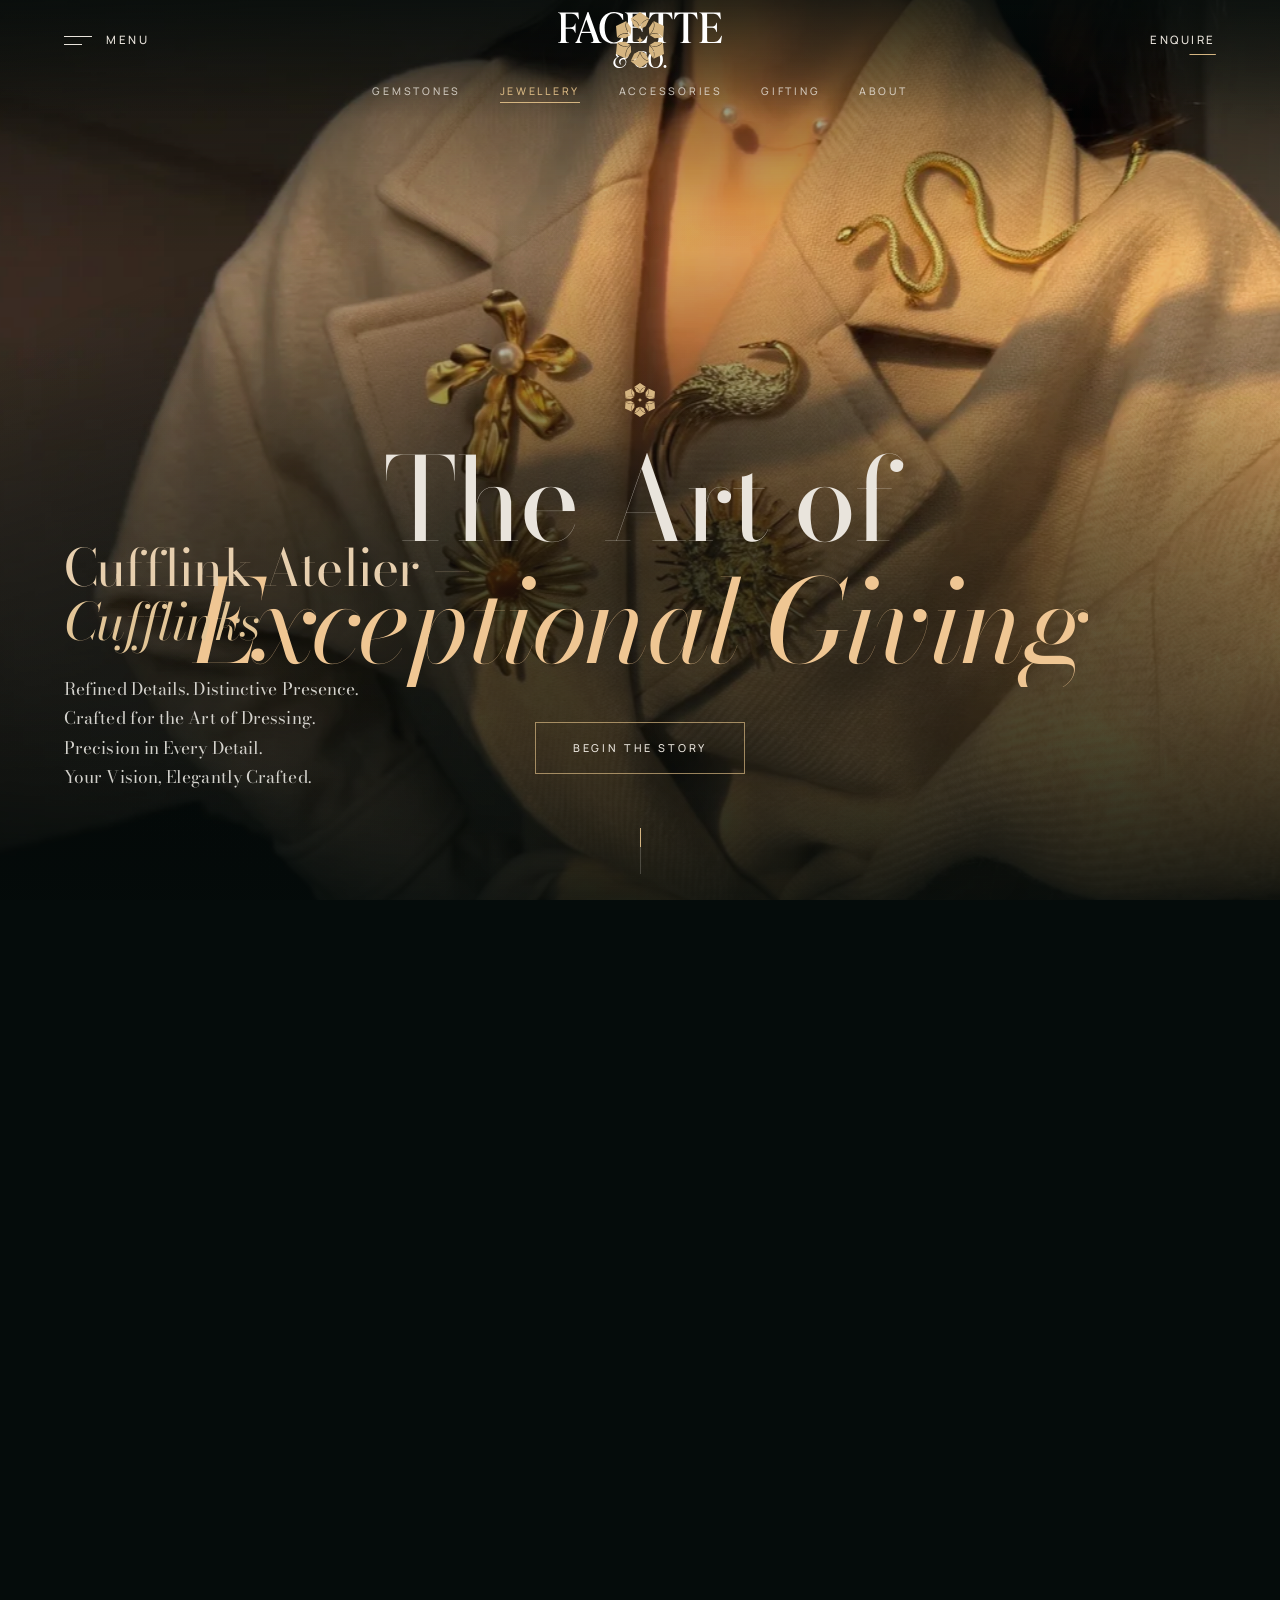
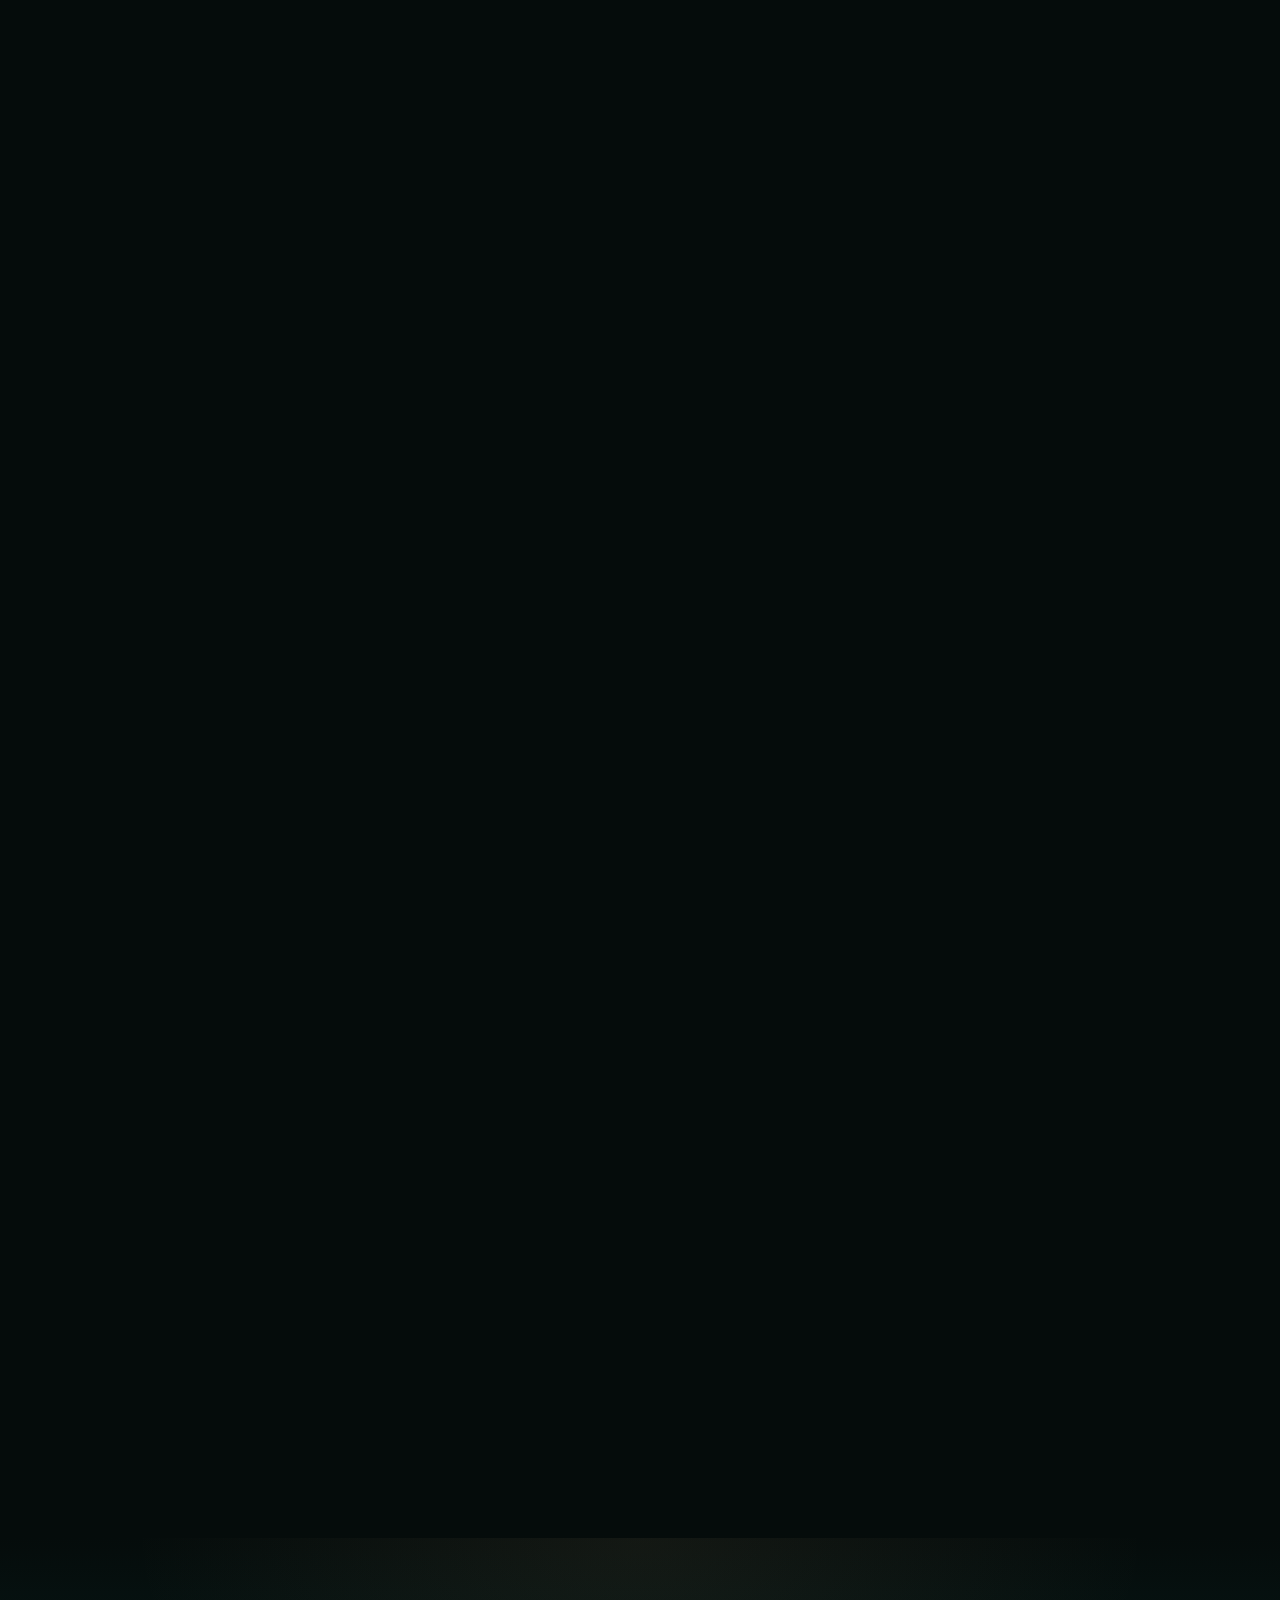
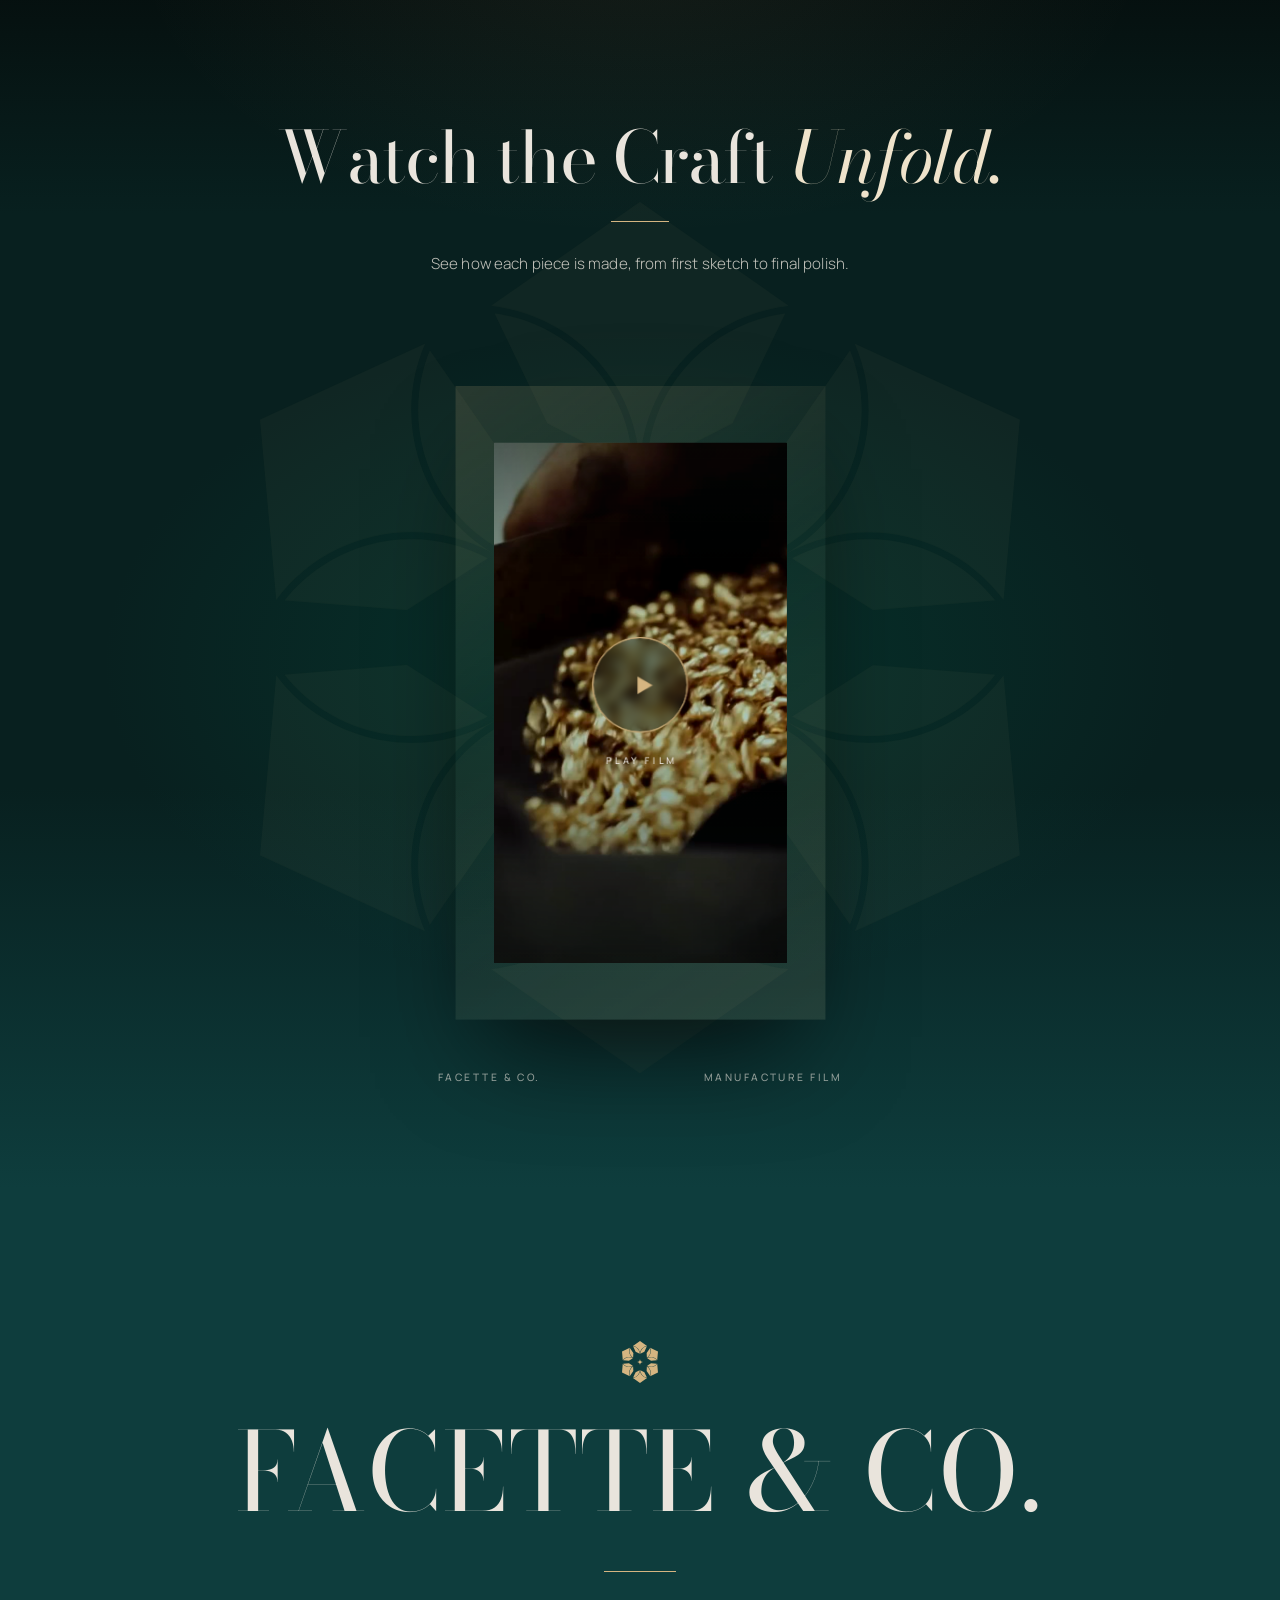
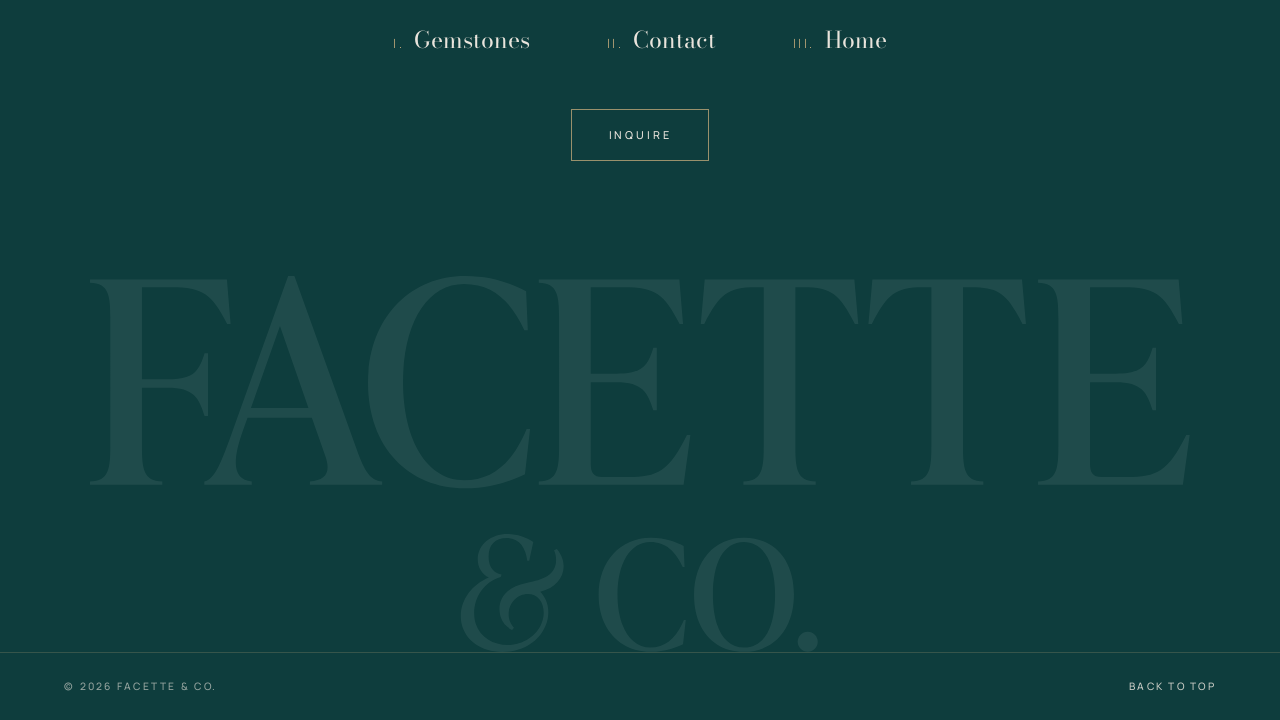
==== facette-fine-jewellery-manufacture/index.html @ de6d1879 "first commit" ====
<!DOCTYPE html>
<html lang="en">
<head>
<meta charset="utf-8">
<meta name="viewport" content="width=device-width, initial-scale=1, viewport-fit=cover">
<title>The Art of Exceptional Giving — Facette &amp; Co.</title>
<meta name="description" content="From design and CAD to casting, stone setting and finishing: how fine jewellery is made at Facette &amp; Co.">
<meta name="theme-color" content="#0E3D3D">
<meta property="og:title" content="The Art of Exceptional Giving — Facette &amp; Co.">
<meta property="og:description" content="From design and CAD to casting, stone setting and finishing: how fine jewellery is made at Facette &amp; Co.">
<meta property="og:image" content="assets/img/hero-1672.jpg">
<link rel="icon" type="image/svg+xml" href="assets/logo/mark-gold.svg">
<link rel="preload" href="assets/fonts/BodoniModa-normal.woff2" as="font" type="font/woff2" crossorigin>
<link rel="preload" href="assets/fonts/Manrope-normal.woff2" as="font" type="font/woff2" crossorigin>
<link rel="stylesheet" href="assets/css/manufacture.css">
</head>
<body class="no-js">
<div class="veil" aria-hidden="true"><img src="assets/logo/mark-gold.svg" alt=""></div>
<div class="progress" aria-hidden="true"><i id="progress"></i></div>

<header class="hdr" id="hdr">
  <button class="menu-btn" id="burger" type="button" aria-expanded="false" aria-controls="menu" aria-label="Open menu"><span class="bars" aria-hidden="true"></span><span class="menu-label">Menu</span></button>
  <a class="brand" href="/" aria-label="Facette &amp; Co."><img class="wm" src="assets/logo/wordmark-ivory.svg" alt="Facette &amp; Co."><img class="ic" src="assets/logo/mark-gold.svg" alt=""></a>
  <a class="enquire" href="#inquire">Enquire</a>
  <nav class="links" aria-label="Primary">
    <a href="/gemstones">Gemstones</a>
    <a href="/jewellery" aria-current="page">Jewellery</a>
    <a href="/accessories">Accessories</a>
    <a href="/gifting">Gifting</a>
    <a href="/about">About</a>
  </nav>
</header>

<nav class="menu" id="menu" aria-label="Story chapters">
  <img class="menu-mark" src="assets/logo/mark-gold.svg" alt="">
  <ul>
      <li><a href="#s0" data-go="0" style="--i:0"><small></small>The Art of Exceptional Giving</a></li>
      <li><a href="#s1" data-go="1" style="--i:1"><small></small>Cufflinks</a></li>
      <li><a href="#s2" data-go="2" style="--i:2"><small></small>Lapel Pins</a></li>
      <li><a href="#s3" data-go="3" style="--i:3"><small></small>Tie Pins</a></li>
      <li><a href="#s4" data-go="4" style="--i:4"><small></small>Brooches</a></li>
      <li><a href="#film" data-film style="--i:5"><small></small>Manufacture Film</a></li>
  </ul>
</nav>

<ul class="dots" id="dots" aria-label="Chapters">
  <li><a href="#s0" data-go="0"><b></b><span>Introduction</span></a></li>
  <li><a href="#s1" data-go="1"><b></b><span>Cufflinks</span></a></li>
  <li><a href="#s2" data-go="2"><b></b><span>Lapel Pins</span></a></li>
  <li><a href="#s3" data-go="3"><b></b><span>Tie Pins</span></a></li>
  <li><a href="#s4" data-go="4"><b></b><span>Brooches</span></a></li>
  <li><a href="#film" data-film><b></b><span>Film</span></a></li>
</ul>

<main>
<div class="story" id="story">
  <div class="stage" id="stage">
    <section class="scene scene--hero" id="s0" aria-label="Introduction">
      <div class="scene__media">
        <picture>
          <source type="image/webp" srcset="assets/img/hero-800.webp 800w, assets/img/hero-1280.webp 1280w, assets/img/hero-1672.webp 1672w" sizes="100vw">
          <img src="assets/img/hero-1672.jpg" srcset="assets/img/hero-800.jpg 800w, assets/img/hero-1280.jpg 1280w, assets/img/hero-1672.jpg 1672w" sizes="100vw" alt="Hands sketching jewellery designs at a sunlit desk, holding a sculptural gold piece beside pearls, gold earrings and an open design book" width="1672" height="941" decoding="async" fetchpriority="high">
        </picture>
      </div>
      <div class="hero__veil"></div>
      <div class="scene__dim"></div>
      <div class="hero__inner">
        <img class="hero__mark" src="assets/logo/mark-gold.svg" alt="" width="30" height="34">
        <h1 class="hero__title" aria-label="The Art of Exceptional Giving"><span class="line"><span>The Art of</span></span><span class="line line--it"><span>Exceptional Giving</span></span></h1>
        <div class="hero__row"><a class="pill" href="#s1" data-go="1">Begin the story</a></div>
      </div>
      <div class="hero__cue" aria-hidden="true"><i></i></div>
    </section>
    <section class="scene" id="s1" aria-label="Cufflinks">
      <div class="scene__media">
        <picture>
          <source type="image/webp" data-srcset="assets/img/cad-800.webp 800w, assets/img/cad-1280.webp 1280w, assets/img/cad-1672.webp 1672w" sizes="100vw">
          <img data-src="assets/img/cad-1672.jpg" data-srcset="assets/img/cad-800.jpg 800w, assets/img/cad-1280.jpg 1280w, assets/img/cad-1672.jpg 1672w" sizes="100vw" alt="A designer sketching ring concepts beside a monitor showing a 3D model of an emerald-cut ring, with green resin ring prototypes next to a 3D printer" width="1672" height="941" decoding="async" style="--sc:1;--tx:0%">
        </picture>
      </div>
      <div class="scene__shade"></div>
      <div class="scene__dim"></div>
      <div class="scene__text">
        <p class="eyebrow">Cufflinks</p>
        <h2 data-l2="Cufflinks">Cufflink Atelier — Cufflinks</h2>
        <p class="body">Refined Details. Distinctive Presence.<br>Crafted for the Art of Dressing.<br>Precision in Every Detail.<br>Your Vision, Elegantly Crafted.</p>
        <div class="scene__count" aria-hidden="true"></div>
      </div>
    </section>
    <section class="scene" id="s2" aria-label="Lapel Pins">
      <div class="scene__media">
        <picture>
          <source type="image/webp" data-srcset="assets/img/casting-800.webp 800w, assets/img/casting-1280.webp 1280w, assets/img/casting-1672.webp 1672w" sizes="100vw">
          <img data-src="assets/img/casting-1672.jpg" data-srcset="assets/img/casting-800.jpg 800w, assets/img/casting-1280.jpg 1280w, assets/img/casting-1672.jpg 1672w" sizes="100vw" alt="Molten metal poured from a crucible into a casting flask on a workshop bench, beside a tray of green resin ring patterns" width="1672" height="941" decoding="async" style="--sc:1;--tx:0%">
        </picture>
      </div>
      <div class="scene__shade"></div>
      <div class="scene__dim"></div>
      <div class="scene__text">
        <p class="eyebrow">Lapel Pins</p>
        <h2 data-l2="Lapel Pins">Signature Insignia — Lapel Pins</h2>
        <p class="body">A Distinctive Mark of Identity.<br>Small Accents. Lasting Impressions.<br>Crafted to Represent Your Vision.<br>Bespoke Details. Timeless Appeal.</p>
        <div class="scene__count" aria-hidden="true"></div>
      </div>
    </section>
    <section class="scene" id="s3" aria-label="Tie Pins">
      <div class="scene__media">
        <picture>
          <source type="image/webp" data-srcset="assets/img/setting-800.webp 800w, assets/img/setting-1280.webp 1280w, assets/img/setting-1671.webp 1671w" sizes="100vw">
          <img data-src="assets/img/setting-1671.jpg" data-srcset="assets/img/setting-800.jpg 800w, assets/img/setting-1280.jpg 1280w, assets/img/setting-1671.jpg 1671w" sizes="100vw" alt="A jeweller using tweezers to place an emerald-cut diamond into a ring held on a bench block, beside a sketchbook of ring designs and a tray of loose diamonds" width="1671" height="941" decoding="async" style="--sc:1;--tx:0%">
        </picture>
      </div>
      <div class="scene__shade"></div>
      <div class="scene__dim"></div>
      <div class="scene__text">
        <p class="eyebrow">Tie Pins</p>
        <h2 data-l2="Tie Pins">Tie Accents — Tie Pins</h2>
        <p class="body">The Signature of Sophisticated Dressing.<br>Understated Design. Lasting Impression.<br>Precision Crafted for Modern Elegance.<br>Where Function Meets Refinement.</p>
        <div class="scene__count" aria-hidden="true"></div>
      </div>
    </section>
    <section class="scene" id="s4" aria-label="Brooches">
      <div class="scene__media">
        <picture>
          <source type="image/webp" data-srcset="assets/img/finishing-800.webp 800w, assets/img/finishing-1280.webp 1280w, assets/img/finishing-1536.webp 1536w" sizes="100vw">
          <img data-src="assets/img/finishing-1536.jpg" data-srcset="assets/img/finishing-800.jpg 800w, assets/img/finishing-1280.jpg 1280w, assets/img/finishing-1536.jpg 1536w" sizes="100vw" alt="Hands holding a finished emerald-cut diamond halo ring with a polishing cloth, beside a design sketchbook, a loupe and a tray of diamonds" width="1536" height="1024" decoding="async" style="--sc:1;--tx:0%">
        </picture>
      </div>
      <div class="scene__shade"></div>
      <div class="scene__dim"></div>
      <div class="scene__text">
        <p class="eyebrow">Brooches</p>
        <h2 data-l2="Brooches">Sculptural Pins — Brooches</h2>
        <p class="body">Small Details. Bold Expressions.<br>An Art Form Worn with Distinction.<br>Sculptural Designs. Exceptional Craftsmanship.<br>Crafted to Make Every Detail Matter.</p>
        <div class="scene__count" aria-hidden="true"></div>
      </div>
    </section>
  </div>
</div>

<!-- ============================ MANUFACTURE FILM ============================
  Your video: save it as assets/video/manufacture.mp4 (H.264 / AAC, 16:9 recommended).
  Prefer YouTube or Vimeo? Add data-embed to #filmScreen, e.g.
    data-embed="https://www.youtube.com/embed/VIDEO_ID"
    data-embed="https://player.vimeo.com/video/VIDEO_ID"
  The poster is assets/img/casting-1280.jpg; swap the file (or the two src attributes) for your own still.
-->
<section class="film" id="film" aria-labelledby="filmTitle">
  <img class="film__mark" src="assets/logo/mark-gold.svg" alt="" aria-hidden="true">
  <div class="film__head">
    <p class="eyebrow reveal">Manufacture Film</p>
    <h2 class="film__title" id="filmTitle">Watch the Craft <em>Unfold.</em></h2>
    <span class="film__rule" aria-hidden="true"></span>
    <p class="film__lede reveal">See how each piece is made, from first sketch to final polish.</p>
  </div>

  <div class="film__stage" id="filmStage">
    <div class="film__frame">
      <i class="film__edge film__edge--t"></i><i class="film__edge film__edge--r"></i><i class="film__edge film__edge--b"></i><i class="film__edge film__edge--l"></i>
      <i class="film__corner film__corner--tl"></i><i class="film__corner film__corner--tr"></i><i class="film__corner film__corner--bl"></i><i class="film__corner film__corner--br"></i>

      <div class="film__screen" id="filmScreen" data-embed="">
        <video id="filmVideo" playsinline preload="metadata" controls poster="assets/img/film-poster.jpg">
          <source src="assets/video/manufacture.mp4" type="video/mp4">
        </video>

        <div class="film__poster" aria-hidden="true">
          <div class="film__kb"><img src="assets/img/film-poster.jpg" alt="" width="720" height="1280" decoding="async"></div>
          <div class="film__sweep"></div>
        </div>

        <button class="film__play" id="filmPlay" type="button" aria-label="Play manufacture film">
          <span class="film__disc"><svg viewBox="0 0 24 24" aria-hidden="true"><path d="M7 4.5v15l13-7.5z"/></svg></span>
          <span class="film__label" id="filmLabel">Play Film</span>
        </button>

        <div class="film__bar" id="filmBar">
          <button class="fb fb--play" id="filmToggle" type="button" aria-label="Play or pause">
            <svg class="i-play" viewBox="0 0 24 24" aria-hidden="true"><path d="M7 4.5v15l13-7.5z"/></svg>
            <svg class="i-pause" viewBox="0 0 24 24" aria-hidden="true"><path d="M6 4.5h4.2v15H6zM13.8 4.5H18v15h-4.2z"/></svg>
          </button>
          <span class="film__time" id="filmTime">0:00 / 0:00</span>
          <input class="film__seek" id="filmSeek" type="range" min="0" max="1000" value="0" step="1" aria-label="Seek">
          <button class="fb fb--mute" id="filmMute" type="button" aria-label="Mute">
            <svg class="i-vol" viewBox="0 0 24 24" aria-hidden="true"><path d="M4 9.5v5h3.6l4.9 4V5.5l-4.9 4zM15.5 8.3a5 5 0 0 1 0 7.4l-1.2-1.2a3.3 3.3 0 0 0 0-5zM18 5.8a8.6 8.6 0 0 1 0 12.4l-1.2-1.2a6.9 6.9 0 0 0 0-10z"/></svg>
            <svg class="i-mute" viewBox="0 0 24 24" aria-hidden="true"><path d="M4 9.5v5h3.6l4.9 4V5.5l-4.9 4zM15 9.4l1.4-1.4 2.1 2.1 2.1-2.1L22 9.4l-2.1 2.1 2.1 2.1-1.4 1.4-2.1-2.1-2.1 2.1-1.4-1.4 2.1-2.1z"/></svg>
          </button>
          <button class="fb fb--fs" id="filmFs" type="button" aria-label="Full screen">
            <svg viewBox="0 0 24 24" aria-hidden="true"><path d="M4 4h6v2H6v4H4zM14 4h6v6h-2V6h-4zM4 14h2v4h4v2H4zM18 14h2v6h-6v-2h4z"/></svg>
          </button>
        </div>
        <p class="film__note" id="filmNote" role="status" aria-live="polite"></p>
      </div>
    </div>
  </div>
  <div class="film__meta" style="width:min(1180px,100%);margin-left:auto;margin-right:auto;position:relative;z-index:1"><span>Facette &amp; Co.</span><span id="filmDur">Manufacture Film</span></div>
</section>
</main>

<footer class="footer" id="inquire">
  <div class="footer__cta">
    <img class="footer__logo reveal" src="assets/logo/mark-gold.svg" alt="">
    <p class="footer__mark reveal">Facette &amp; Co.</p>
    <hr class="footer__rule reveal">
    <nav class="footer__links reveal" aria-label="Footer">
      <a href="/gemstones"><small>I.</small>Gemstones</a>
      <a href="/contact"><small>II.</small>Contact</a>
      <a href="/"><small>III.</small>Home</a>
    </nav>
    <div class="footer__cta-btn reveal"><a class="pill" href="/contact">Inquire</a></div>
  </div>
  <img class="footer__wm" src="assets/logo/wordmark-ivory.svg" alt="" aria-hidden="true">
  <div class="footer__bar">
    <span>&copy; 2026 Facette &amp; Co.</span>
    <a href="#s0" data-go="0">Back to top</a>
  </div>
</footer>

<script src="assets/js/manufacture.js"></script>
</body>
</html>
---- facette-fine-jewellery-manufacture/assets/css/manufacture.css ----
@font-face {
  font-family: 'Bodoni Moda';
  font-style: italic;
  font-weight: 400;
  font-display: swap;
  src: url(../fonts/BodoniModa-italic.woff2) format('woff2');
  unicode-range: U+0000-00FF, U+0131, U+0152-0153, U+02BB-02BC, U+02C6, U+02DA, U+02DC, U+0304, U+0308, U+0329, U+2000-206F, U+20AC, U+2122, U+2191, U+2193, U+2212, U+2215, U+FEFF, U+FFFD;
}
@font-face {
  font-family: 'Bodoni Moda';
  font-style: normal;
  font-weight: 400 500;
  font-display: swap;
  src: url(../fonts/BodoniModa-normal.woff2) format('woff2');
  unicode-range: U+0000-00FF, U+0131, U+0152-0153, U+02BB-02BC, U+02C6, U+02DA, U+02DC, U+0304, U+0308, U+0329, U+2000-206F, U+20AC, U+2122, U+2191, U+2193, U+2212, U+2215, U+FEFF, U+FFFD;
}
@font-face {
  font-family: 'Manrope';
  font-style: normal;
  font-weight: 300 600;
  font-display: swap;
  src: url(../fonts/Manrope-normal.woff2) format('woff2');
  unicode-range: U+0000-00FF, U+0131, U+0152-0153, U+02BB-02BC, U+02C6, U+02DA, U+02DC, U+0304, U+0308, U+0329, U+2000-206F, U+20AC, U+2122, U+2191, U+2193, U+2212, U+2215, U+FEFF, U+FFFD;
}

:root{
  --black:#050c0b; --emerald:#0E3D3D; --emerald-rich:#05624C; --emerald-ink:#08201f;
  --gold:#D5B581; --gold-deep:#A88A55; --ivory:#E9E4DC; --paper:#F4F1EB;
  --display:"Bodoni Moda","Didot","Bodoni 72",Georgia,serif; --sans:"Manrope","Helvetica Neue",Arial,sans-serif;
  --ease:cubic-bezier(.22,.61,.12,1); --ease-lux:cubic-bezier(.65,.05,.2,1);
  --pad:clamp(1.4rem,5vw,5rem); --hdr:118px;
}
*,*::before,*::after{box-sizing:border-box}
html{-webkit-text-size-adjust:100%;background:var(--black)}
body{margin:0;background:var(--black);color:var(--ivory);font-family:var(--sans);font-weight:300;line-height:1.6;overflow-x:hidden;-webkit-font-smoothing:antialiased;text-rendering:optimizeLegibility}
img{display:block;max-width:100%}
picture{display:contents}
a{color:inherit;text-decoration:none}
button{font:inherit;color:inherit;background:none;border:0;padding:0;cursor:pointer}
:focus-visible{outline:1px solid var(--gold);outline-offset:4px}
::selection{background:var(--gold);color:var(--emerald)}

/* Brand veil (short moment, same as the main site) */
.veil{position:fixed;inset:0;z-index:90;background:var(--emerald);display:grid;place-items:center;pointer-events:none;clip-path:inset(0);animation:veilOut .8s var(--ease-lux) .7s forwards}
.veil img{width:56px;height:auto;opacity:0;animation:veilMark 1s var(--ease) .05s forwards}
@keyframes veilMark{0%{opacity:0;transform:scale(.92)}45%{opacity:1}100%{opacity:1;transform:none}}
@keyframes veilOut{to{clip-path:inset(0 0 100% 0);visibility:hidden}}

/* Reading progress */
.progress{position:fixed;left:0;right:0;top:0;height:2px;z-index:60;pointer-events:none}
.progress i{display:block;height:100%;background:linear-gradient(90deg,var(--gold-deep),var(--gold));transform-origin:0 50%;transform:scaleX(0)}

/* Header (Facette site header) */
.hdr{--slot:56px;position:fixed;inset:0 0 auto 0;z-index:50;padding:env(safe-area-inset-top,0px) var(--pad) 0;height:calc(var(--hdr) + env(safe-area-inset-top,0px));
  display:grid;grid-template-columns:1fr auto 1fr;align-content:center;align-items:center;color:var(--ivory);transition:height .9s var(--ease)}
.hdr::before{content:"";position:absolute;inset:0;z-index:-1;pointer-events:none;background:linear-gradient(rgba(5,12,11,.6),rgba(5,12,11,0));transition:background .8s ease}
.hdr::after{content:"";position:absolute;left:var(--pad);right:var(--pad);bottom:0;height:1px;background:rgba(213,181,129,.35);transform:scaleX(0);transition:transform 1.2s var(--ease)}
.hdr.is-compact{--hdr:68px;--slot:38px}
.hdr.is-compact::before{background:rgba(14,61,61,.72);-webkit-backdrop-filter:blur(18px) saturate(1.2);backdrop-filter:blur(18px) saturate(1.2)}
.hdr.is-compact::after{transform:scaleX(1)}
.brand{grid-column:2;grid-row:1;display:grid;place-items:center;height:var(--slot);transition:height .9s var(--ease)}
.brand img{grid-area:1/1;display:block;width:auto;height:var(--slot);transition:opacity .6s ease,transform .9s var(--ease)}
.brand .ic{opacity:0;transform:scale(.8)}
.is-compact .brand .wm{opacity:0;transform:translateY(-8px) scale(.9)}
.is-compact .brand .ic{opacity:1;transform:none;transition-delay:.15s}
.menu-btn{grid-row:1;grid-column:1;justify-self:start;display:inline-flex;align-items:center;gap:.9rem;font-size:.72rem;font-weight:500;letter-spacing:.22em;text-transform:uppercase;min-height:44px;position:relative;z-index:2}
.bars{width:28px;height:9px;position:relative;display:block}
.bars::before,.bars::after{content:"";position:absolute;left:0;height:1px;background:currentColor;transition:transform .6s var(--ease),width .6s var(--ease),top .6s var(--ease),bottom .6s var(--ease)}
.bars::before{top:0;right:0}.bars::after{bottom:0;width:65%}
.menu-btn:hover .bars::after{width:100%}
.menu-open .bars::before{top:4px;transform:rotate(18deg)}
.menu-open .bars::after{bottom:4px;width:100%;transform:rotate(-18deg)}
.enquire{grid-row:1;grid-column:3;justify-self:end;font-size:.72rem;font-weight:500;letter-spacing:.22em;text-transform:uppercase;position:relative;padding:.6rem 0;min-height:44px;display:inline-flex;align-items:center}
.enquire::after{content:"";position:absolute;left:0;right:0;bottom:.45rem;height:1px;background:var(--gold);transform-origin:right;transform:scaleX(.4);transition:transform .6s var(--ease)}
.enquire:hover::after{transform:scaleX(1)}
.links{grid-column:1/-1;grid-row:2;justify-self:center;display:flex;gap:clamp(1.4rem,3vw,3rem);margin-top:.5rem;max-height:30px;overflow:hidden;transition:max-height .8s var(--ease),margin-top .8s var(--ease),opacity .5s ease}
.links a{font-size:.66rem;font-weight:500;letter-spacing:.26em;text-transform:uppercase;opacity:.8;position:relative;padding:.4rem 0;transition:opacity .3s,color .3s}
.links a::after{content:"";position:absolute;left:0;right:0;bottom:.15rem;height:1px;background:var(--gold);transform:scaleX(0);transform-origin:left;transition:transform .5s var(--ease)}
.links a:hover,.links a[aria-current]{opacity:1;color:var(--gold)}
.links a:hover::after,.links a[aria-current]::after{transform:scaleX(1)}
.is-compact .links{max-height:0;margin-top:0;opacity:0;visibility:hidden;pointer-events:none}

/* Menu overlay: story chapters */
.menu{position:fixed;inset:0;z-index:45;background:var(--emerald);color:var(--ivory);clip-path:inset(0 0 100% 0);visibility:hidden;
  transition:clip-path 1s var(--ease-lux),visibility 0s 1s;display:flex;flex-direction:column;justify-content:center;padding:calc(var(--hdr) + 1rem) var(--pad) 3rem;overflow:auto}
.menu::before{content:"";position:absolute;inset:clamp(.75rem,2vw,1.5rem);border:1px solid rgba(213,181,129,.22);pointer-events:none}
.menu-open .menu{clip-path:inset(0);visibility:visible;transition:clip-path 1s var(--ease-lux),visibility 0s}
.menu-open{overflow:hidden}
.menu-mark{position:absolute;right:calc(var(--pad) + 1rem);bottom:calc(var(--pad) + 1rem);width:clamp(44px,5vw,72px);height:auto;opacity:.6}
.menu ul{list-style:none;margin:0 auto;padding:0;display:grid;grid-template-columns:repeat(2,minmax(0,1fr));column-gap:4rem;width:min(100%,1040px)}
.menu a{font-family:var(--display);font-size:clamp(1.35rem,2.7vw,2.4rem);display:inline-flex;align-items:baseline;gap:1.1rem;line-height:1.3;padding:.18em 0;
  opacity:0;transform:translateY(22px);transition:opacity .6s ease,transform .8s var(--ease),color .35s}
.menu a small{font-family:var(--sans);font-size:.64rem;letter-spacing:.22em;color:var(--gold);min-width:1.8rem}
.menu a:hover,.menu a.is-active{color:var(--gold)}
.menu-open .menu a{opacity:1;transform:none;transition-delay:calc(var(--i)*45ms + 300ms)}

/* Chapter index */
.dots{position:fixed;right:clamp(1rem,2.4vw,2.6rem);top:50%;transform:translateY(-50%);z-index:44;display:flex;flex-direction:column;gap:.15rem;margin:0;padding:0;list-style:none;
  opacity:0;transition:opacity .8s ease}
.dots.is-on{opacity:1}
.dots a{display:flex;align-items:center;justify-content:flex-end;gap:.7rem;height:26px;color:rgba(233,228,220,.55);transition:color .4s}
.dots a::after{content:"";display:block;width:14px;height:1px;background:currentColor;transition:width .6s var(--ease),background .4s}
.dots b{font-weight:500;font-size:.6rem;letter-spacing:.18em;opacity:0;transition:opacity .4s}
.dots span{position:absolute;right:100%;margin-right:.4rem;white-space:nowrap;font-size:.6rem;letter-spacing:.24em;text-transform:uppercase;opacity:0;transform:translateX(6px);transition:opacity .4s,transform .5s var(--ease)}
.dots a{position:relative}
.dots a:hover,.dots a.is-active{color:var(--gold)}
.dots a.is-active::after{width:38px}
.dots a.is-active b,.dots a:hover b{opacity:1}
.dots a:hover span{opacity:1;transform:none}
.dots a.is-active span{opacity:.9;transform:none}

/* Pinned story */
.story{position:relative}
.stage{position:sticky;top:0;height:100vh;height:100svh;overflow:hidden;background:var(--black)}
.scene{position:absolute;inset:0;overflow:hidden;will-change:transform;background:var(--emerald-ink);contain:paint}
.scene__media{position:absolute;inset:0;overflow:hidden;will-change:transform}
.scene__media img{position:absolute;inset:0;width:100%;height:100%;object-fit:cover;object-position:50% 50%;transform-origin:var(--ox,50%) var(--oy,50%);
  transform:translate3d(var(--tx,0%),0,0) scale(var(--sc,1));will-change:transform;opacity:0;transition:opacity 1.2s ease;filter:saturate(1.04) contrast(1.03)}
.scene__media img.is-loaded{opacity:1}
.scene__shade{position:absolute;inset:0;pointer-events:none;
  background:linear-gradient(to right,rgba(8,32,31,.9) 0%,rgba(8,32,31,.6) 30%,rgba(8,32,31,0) 60%),
    linear-gradient(to top,rgba(8,32,31,.85) 0%,rgba(8,32,31,0) 40%),
    radial-gradient(130% 100% at 60% 45%,rgba(0,0,0,0) 55%,rgba(0,0,0,.35) 100%)}
.scene--right .scene__shade{background:linear-gradient(to left,rgba(8,32,31,.9) 0%,rgba(8,32,31,.6) 30%,rgba(8,32,31,0) 60%),
    linear-gradient(to top,rgba(8,32,31,.85) 0%,rgba(8,32,31,0) 40%),
    radial-gradient(130% 100% at 40% 45%,rgba(0,0,0,0) 55%,rgba(0,0,0,.35) 100%)}
.scene__dim{position:absolute;inset:0;background:#000;opacity:0;pointer-events:none}
.scene__text{position:absolute;left:var(--pad);bottom:clamp(3.6rem,12vh,8rem);width:min(33rem,calc(100% - 2*var(--pad)))}
.scene--right .scene__text{left:auto;right:calc(var(--pad) + 3.2rem)}
.scene__text>*{opacity:0;transform:translate3d(0,28px,0);will-change:transform,opacity}
.eyebrow{margin:0 0 1.2rem;font-size:.66rem;font-weight:500;letter-spacing:.34em;text-transform:uppercase;color:var(--gold)}
.rule{display:block;width:3.6rem;height:1px;margin:0 0 1.8rem;background:var(--gold);transform-origin:left center;opacity:0}
.scene h2{margin:0 0 1.6rem;font-family:var(--display);font-weight:400;font-size:clamp(2.2rem,4vw,4.6rem);line-height:1.06;letter-spacing:-.015em;color:var(--ivory)}
.scene h2 .w{display:inline-block;overflow:hidden;vertical-align:top;padding:.04em .02em .16em;margin:-.04em -.02em -.16em}
.scene h2 .w>span{display:inline-block;will-change:transform}
.scene h2 .w:last-child>span{font-style:italic;color:#efe3cb}
.scene p.body{margin:0;font-size:clamp(.95rem,1.05vw,1.08rem);font-weight:300;line-height:1.9;letter-spacing:.01em;color:rgba(233,228,220,.84);max-width:30rem}
.scene__count{position:absolute;left:var(--pad);bottom:1.6rem;font-size:.64rem;font-weight:500;letter-spacing:.3em;color:rgba(233,228,220,.55)}
.scene--right .scene__count{left:auto;right:calc(var(--pad) + 3.2rem)}

/* Hero: full-bleed cinematic opener */
.scene--hero{background:var(--black);display:flex;align-items:flex-end;justify-content:center}
.scene--hero .scene__media img{opacity:1;object-position:58% 45%;animation:settle 3.2s var(--ease) both;filter:saturate(1.05) contrast(1.05) brightness(.92)}
@keyframes settle{from{opacity:0;transform:scale(1.14)}to{opacity:1;transform:scale(1.02)}}
.hero__veil{position:absolute;inset:0;pointer-events:none;background:
  linear-gradient(180deg,rgba(5,12,11,.6) 0%,rgba(5,12,11,0) 28%),
  linear-gradient(0deg,rgba(5,12,11,.88) 0%,rgba(5,12,11,.4) 36%,rgba(5,12,11,0) 62%),
  radial-gradient(46% 30% at 50% 66%,rgba(5,12,11,.5) 0%,rgba(5,12,11,0) 100%),
  radial-gradient(120% 90% at 50% 45%,rgba(0,0,0,0) 50%,rgba(0,0,0,.5) 100%)}
.hero__inner{position:relative;z-index:2;text-align:center;padding:0 var(--pad) clamp(5.5rem,14vh,9rem)}
.hero__mark{width:30px;height:auto;margin:0 auto 1.6rem;opacity:0;animation:fadeUp 1.2s var(--ease) 1.1s forwards}
.hero__title{margin:0 0 2.2rem;font-family:var(--display);font-weight:400;font-size:clamp(3rem,9vw,9.5rem);line-height:.98;letter-spacing:-.025em;color:var(--ivory)}
.hero__title .line{display:block;overflow:hidden;padding-bottom:.08em}
.hero__title .line>span{display:block;transform:translateY(110%);animation:rise 1.5s var(--ease) 1s forwards}
.hero__title .line--it>span{font-style:italic;color:var(--gold);animation-delay:1.15s}
@keyframes rise{to{transform:none}}
.hero__row{display:flex;justify-content:center;opacity:0;animation:fadeUp 1s var(--ease) 1.7s forwards}
@keyframes fadeUp{from{opacity:0;transform:translateY(14px)}to{opacity:1;transform:none}}
.hero__cue{position:absolute;left:50%;bottom:1.6rem;z-index:2;width:1px;height:46px;background:rgba(233,228,220,.22);overflow:hidden}
.hero__cue i{position:absolute;left:0;top:0;width:1px;height:40%;background:var(--gold);animation:cue 2.4s var(--ease) infinite}
@keyframes cue{0%{transform:translateY(-100%)}100%{transform:translateY(260%)}}

/* Buttons */
.pill{position:relative;display:inline-flex;align-items:center;justify-content:center;min-height:52px;padding:0 2.3rem;border:1px solid rgba(213,181,129,.7);
  font-size:.68rem;font-weight:500;letter-spacing:.26em;text-transform:uppercase;color:var(--ivory);overflow:hidden;isolation:isolate;transition:color .5s var(--ease),border-color .5s}
.pill::before{content:"";position:absolute;inset:0;z-index:-1;background:var(--gold);transform:scaleY(0);transform-origin:bottom;transition:transform .6s var(--ease)}
.pill:hover{color:var(--emerald);border-color:var(--gold)}
.pill:hover::before{transform:scaleY(1)}

/* Footer (main site footer look, member's content) */
.footer{position:relative;z-index:2;background:var(--emerald);color:var(--ivory);overflow:hidden}
.footer__cta{text-align:center;padding:clamp(5.5rem,12vw,10rem) var(--pad) clamp(3rem,6vw,5rem)}
.footer__logo{width:36px;height:auto;margin:0 auto 2.2rem}
.footer__mark{margin:0;font-family:var(--display);font-weight:400;text-transform:uppercase;white-space:nowrap;font-size:clamp(2.2rem,8.5vw,8.5rem);line-height:1;letter-spacing:.02em}
.footer__rule{border:0;width:72px;height:1px;background:var(--gold);margin:clamp(1.8rem,3.5vw,2.8rem) auto}
.footer__links{display:flex;justify-content:center;gap:1rem clamp(2rem,6vw,5.5rem);flex-wrap:wrap;font-family:var(--display);font-size:clamp(1.1rem,1.8vw,1.6rem)}
.footer__links a{position:relative;padding:.3rem 0;transition:color .3s}
.footer__links a::after{content:"";position:absolute;left:0;right:0;bottom:0;height:1px;background:var(--gold);transform:scaleX(0);transform-origin:left;transition:transform .5s var(--ease)}
.footer__links a:hover{color:var(--gold)}.footer__links a:hover::after{transform:scaleX(1)}
.footer__links small{font-family:var(--sans);font-size:.55em;letter-spacing:.2em;margin-right:.6rem;color:var(--gold)}
.footer__cta-btn{display:flex;justify-content:center;margin-top:2.8rem}
.footer__wm{display:block;width:min(86%,1100px);height:auto;margin:clamp(1rem,3vw,2.5rem) auto 0;opacity:.07}
.footer__bar{display:flex;flex-wrap:wrap;justify-content:space-between;align-items:center;gap:1rem 2rem;padding:1.6rem var(--pad) calc(1.6rem + env(safe-area-inset-bottom,0px));
  border-top:1px solid rgba(213,181,129,.2);font-size:.64rem;font-weight:500;letter-spacing:.22em;text-transform:uppercase;color:rgba(233,228,220,.62)}
.footer__bar a{color:rgba(233,228,220,.85);transition:color .3s}.footer__bar a:hover{color:var(--gold)}
.reveal{opacity:0;transform:translateY(28px);transition:opacity 1s var(--ease),transform 1.1s var(--ease)}
.reveal.is-visible{opacity:1;transform:none}
.footer__cta>.reveal:nth-child(2){transition-delay:.12s}.footer__cta>.reveal:nth-child(4){transition-delay:.24s}.footer__cta>.reveal:nth-child(5){transition-delay:.36s}

/* Static (no JS / reduced motion): stacked full-screen scenes */
.static .stage,.no-js .stage{position:relative;height:auto;overflow:visible}
.static .scene,.no-js .scene{position:relative;height:100vh;height:100svh;transform:none!important;visibility:visible!important}
.static .scene__text>*,.static .rule,.no-js .scene__text>*{opacity:1!important;transform:none!important}
.static .scene__dim{display:none}
.static .reveal,.no-js .reveal{opacity:1;transform:none}
.no-js .scene__media img{opacity:1}

/* Responsive */
@media (max-width:1024px){.dots span{display:none}}
@media (max-width:900px){:root{--hdr:92px}.hdr{--slot:44px}.links{display:none}.menu ul{grid-template-columns:1fr}}
@media (max-width:760px){
  :root{--hdr:78px}
  .hdr{--slot:38px}.hdr.is-compact{--hdr:62px;--slot:32px}
  .menu-btn,.enquire{font-size:.64rem;letter-spacing:.2em}
  .menu a{font-size:clamp(1.25rem,6vw,1.6rem);padding:.12em 0}
  .dots{right:.5rem;gap:0}
  .dots a{height:20px}
  .dots a::after{width:8px}.dots a.is-active::after{width:20px}
  .dots b{display:none}
  .scene__media img{--tx:0%!important}
  .scene:not(.scene--hero) .scene__media img{height:64%;bottom:auto;object-position:50% 38%}
  .scene:not(.scene--hero) .scene__media::after{content:"";position:absolute;left:0;right:0;top:40%;height:26%;background:linear-gradient(to bottom,rgba(8,32,31,0),var(--emerald-ink));pointer-events:none}
  .scene__shade,.scene--right .scene__shade{background:linear-gradient(to top,rgba(8,32,31,.9) 0%,rgba(8,32,31,.6) 40%,rgba(8,32,31,0) 60%),linear-gradient(180deg,rgba(5,12,11,.5) 0%,rgba(5,12,11,0) 18%)}
  .scene__text,.scene--right .scene__text{left:var(--pad);right:auto;bottom:3.6rem;width:calc(100% - 2*var(--pad) - 1.2rem)}
  .scene__count,.scene--right .scene__count{left:var(--pad);right:auto;bottom:1.4rem}
  .scene h2{font-size:clamp(2rem,9vw,2.7rem);margin-bottom:1.2rem}
  .scene p.body{font-size:.92rem;line-height:1.8}
  .eyebrow{font-size:.6rem;letter-spacing:.28em;margin-bottom:1rem}
  .rule{margin-bottom:1.3rem}
  .hero__title{font-size:clamp(2.8rem,14vw,4.4rem);margin-bottom:1.8rem}
  .scene--hero .scene__media img{object-position:60% 40%}
  .footer__mark{font-size:clamp(1.9rem,10.4vw,3rem)}
  .footer__links{flex-direction:column;align-items:center;gap:.6rem}
  .footer__bar{justify-content:center;text-align:center}
}
@media (max-height:640px) and (max-width:760px){.scene p.body{font-size:.86rem;line-height:1.7}.scene h2{font-size:1.9rem}}
@media (prefers-reduced-motion:reduce){
  *,*::before,*::after{animation-duration:.01ms!important;animation-delay:0s!important;animation-iteration-count:1!important;transition-duration:.01ms!important}
}

/* chapter count sits under its text block */
.scene__count,.scene--right .scene__count{position:absolute;left:0;right:auto;bottom:auto;top:calc(100% + 1.3rem)}
.scene--right .scene__count{left:auto;right:0}
@media (max-width:760px){.scene__text,.scene--right .scene__text{bottom:3.4rem}.scene__count,.scene--right .scene__count{left:0;right:auto;top:calc(100% + 1rem)}}

/* Cinematic dissolve stage (chapters cross-fade in place; no panel slides) */
.scene{will-change:opacity}
.scene__media{will-change:auto;transform-origin:50% 50%}
.scene h2 .w>span{will-change:transform,opacity}
.sweep{position:absolute;top:0;bottom:0;left:0;width:100%;z-index:20;pointer-events:none;opacity:0;will-change:transform,opacity;
  background:linear-gradient(105deg,rgba(213,181,129,0) 30%,rgba(213,181,129,.10) 42%,rgba(239,227,203,.22) 50%,rgba(213,181,129,.10) 58%,rgba(213,181,129,0) 70%)}
.no-js .sweep,.static .sweep{display:none}

/* Manufacture: per-image focal points (desktop only; mobile keeps the original crop) */
@media (min-width:761px){
  #s4 .scene__media img{object-position:50% 72%}
}
@media (max-width:760px){
  #s3 .scene__media img{object-position:80% 40%}
  #s4 .scene__media img{object-position:84% 55%}
}
/* extra contrast behind the hero title (busy sketch desk) */
.scene--hero .hero__veil{background:
  radial-gradient(62% 40% at 50% 63%,rgba(5,12,11,.62) 0%,rgba(5,12,11,0) 100%),
  linear-gradient(180deg,rgba(5,12,11,.6) 0%,rgba(5,12,11,0) 28%),
  linear-gradient(0deg,rgba(5,12,11,.88) 0%,rgba(5,12,11,.4) 36%,rgba(5,12,11,0) 62%),
  radial-gradient(120% 90% at 50% 45%,rgba(0,0,0,0) 50%,rgba(0,0,0,.5) 100%)}

/* =========================================================
   Manufacture film: framed player, scroll-linked entrance
   ========================================================= */
.film{position:relative;z-index:2;overflow:hidden;padding:clamp(5.5rem,11vw,10rem) var(--pad) clamp(4.5rem,8vw,7.5rem);
  background:linear-gradient(180deg,var(--black) 0,var(--emerald-ink) 22%,var(--emerald-ink) 68%,var(--emerald) 100%)}
.film::before{content:"";position:absolute;inset:0;pointer-events:none;
  background:radial-gradient(60% 38% at 50% 58%,rgba(5,98,76,.30),rgba(5,98,76,0) 70%),radial-gradient(40% 24% at 50% 0%,rgba(213,181,129,.07),rgba(213,181,129,0) 100%)}
.film__mark{position:absolute;left:50%;top:56%;width:min(62vw,760px);height:auto;opacity:.045;pointer-events:none;
  transform:translate3d(-50%,-50%,0) rotate(calc(var(--r,0)*1deg));will-change:transform}

.film__head{position:relative;z-index:1;text-align:center;max-width:48rem;margin:0 auto clamp(2.8rem,5vw,4.6rem)}
.film__head .eyebrow{margin-bottom:1.5rem}
.film__title{margin:0 0 1.7rem;font-family:var(--display);font-weight:400;font-size:clamp(2.4rem,5.6vw,5.4rem);line-height:1.04;letter-spacing:-.02em;color:var(--ivory)}
.film__title em{font-style:italic;color:#efe3cb}
.film__title .w{display:inline-block;overflow:hidden;vertical-align:top;padding:.04em .02em .16em;margin:-.04em -.02em -.16em}
.film__title .w>span{display:inline-block;transform:translate3d(0,105%,0);transition:transform 1.25s var(--ease) calc(var(--d,0)*.08s + .12s)}
.film__title .w:last-child>span{font-style:italic;color:#efe3cb}
.film.is-in .film__title .w>span{transform:none}
.film__rule{display:block;width:3.6rem;height:1px;margin:0 auto 1.7rem;background:var(--gold);transform:scaleX(0);transition:transform 1.2s var(--ease) .55s}
.film.is-in .film__rule{transform:none}
.film__lede{margin:0 auto;max-width:30rem;font-size:clamp(.95rem,1.05vw,1.08rem);line-height:1.9;letter-spacing:.01em;color:rgba(233,228,220,.82)}

/* The stage grows into place as it scrolls in (--p 0 to 1, set by JS) */
.film__stage{--p:0;--e1:0;--e2:0;--e3:0;--e4:0;position:relative;z-index:1;width:min(1180px,100%);margin:0 auto;
  transform:translate3d(0,calc((1 - var(--p))*44px),0) scale(calc(.9 + .1*var(--p)));transform-origin:50% 0;will-change:transform}
.film__frame{position:relative;padding:clamp(8px,1.3vw,18px);
  background:linear-gradient(145deg,rgba(213,181,129,.16),rgba(213,181,129,.03) 42%,rgba(213,181,129,.12));
  box-shadow:0 56px 120px -36px rgba(0,0,0,.75),0 0 150px -24px rgba(213,181,129,calc(.04 + .13*var(--p)))}
.film__edge{position:absolute;background:rgba(213,181,129,.7);pointer-events:none}
.film__edge--t{left:0;right:0;top:0;height:1px;transform-origin:0 50%;transform:scaleX(var(--e1))}
.film__edge--r{top:0;bottom:0;right:0;width:1px;transform-origin:50% 0;transform:scaleY(var(--e2))}
.film__edge--b{left:0;right:0;bottom:0;height:1px;transform-origin:100% 50%;transform:scaleX(var(--e3))}
.film__edge--l{top:0;bottom:0;left:0;width:1px;transform-origin:50% 100%;transform:scaleY(var(--e4))}
.film__corner{position:absolute;width:22px;height:22px;border:0 solid var(--gold);pointer-events:none;opacity:calc((var(--p) - .6)*2.5);transition:transform .8s var(--ease)}
.film__corner--tl{left:-9px;top:-9px;border-width:1px 0 0 1px}
.film__corner--tr{right:-9px;top:-9px;border-width:1px 1px 0 0}
.film__corner--bl{left:-9px;bottom:-9px;border-width:0 0 1px 1px}
.film__corner--br{right:-9px;bottom:-9px;border-width:0 1px 1px 0}
.film__stage:hover .film__corner--tl{transform:translate(-4px,-4px)}.film__stage:hover .film__corner--tr{transform:translate(4px,-4px)}
.film__stage:hover .film__corner--bl{transform:translate(-4px,4px)}.film__stage:hover .film__corner--br{transform:translate(4px,4px)}

.film__screen{position:relative;aspect-ratio:16/9;background:#000;overflow:hidden;isolation:isolate;
  clip-path:inset(calc((1 - var(--p))*7%) calc((1 - var(--p))*7%) calc((1 - var(--p))*7%) calc((1 - var(--p))*7%))}
.film__screen::after{content:"";position:absolute;inset:0;z-index:6;pointer-events:none;box-shadow:inset 0 0 0 1px rgba(213,181,129,.4)}
.film__screen video,.film__screen iframe{position:absolute;inset:0;width:100%;height:100%;border:0;background:#000;object-fit:contain}
.film__screen iframe{z-index:5}

/* Poster: slow Ken Burns drift, soft champagne light passing across */
.film__poster{position:absolute;inset:0;z-index:1;overflow:hidden;transition:opacity .9s var(--ease),visibility .9s}
.film__kb{position:absolute;inset:0;animation:filmKb 26s ease-in-out infinite alternate}
.film__poster img{position:absolute;inset:0;width:100%;height:100%;object-fit:cover;filter:saturate(1.06) contrast(1.05) brightness(.82);
  transform:scale(1.1) translate3d(0,calc((var(--p) - .5)*-3%),0)}
@keyframes filmKb{from{transform:scale(1.02) translate3d(0,0,0)}to{transform:scale(1.1) translate3d(-1.6%,-1%,0)}}
.film__poster::before{content:"";position:absolute;inset:0;z-index:2;pointer-events:none;background:
  radial-gradient(120% 90% at 50% 46%,rgba(0,0,0,0) 45%,rgba(0,0,0,.55) 100%),
  linear-gradient(0deg,rgba(5,12,11,.7) 0,rgba(5,12,11,0) 45%),
  linear-gradient(180deg,rgba(5,12,11,.45) 0,rgba(5,12,11,0) 30%)}
.film__sweep{position:absolute;top:0;bottom:0;left:0;width:55%;z-index:3;pointer-events:none;opacity:0;
  background:linear-gradient(105deg,rgba(239,227,203,0) 0,rgba(239,227,203,.2) 50%,rgba(239,227,203,0) 100%);animation:filmSweep 9s var(--ease-lux) 2s infinite}
@keyframes filmSweep{0%{transform:translateX(-120%);opacity:0}8%{opacity:1}30%{transform:translateX(230%);opacity:0}100%{transform:translateX(230%);opacity:0}}

/* Play button */
.film__play{position:absolute;inset:0;z-index:4;display:grid;place-content:center;justify-items:center;gap:1.4rem;cursor:pointer;transition:opacity .6s var(--ease),visibility .6s}
.film__disc{position:relative;width:clamp(68px,9vw,106px);aspect-ratio:1;border-radius:50%;border:1px solid rgba(213,181,129,.85);background:rgba(8,32,31,.38);
  -webkit-backdrop-filter:blur(6px);backdrop-filter:blur(6px);display:grid;place-items:center;transition:transform .7s var(--ease),background .5s,border-color .5s}
.film__disc::before,.film__disc::after{content:"";position:absolute;inset:-1px;border-radius:50%;border:1px solid rgba(213,181,129,.6);animation:filmPulse 3.4s var(--ease) infinite;pointer-events:none}
.film__disc::after{animation-delay:1.7s}
@keyframes filmPulse{0%{transform:scale(1);opacity:.75}100%{transform:scale(1.95);opacity:0}}
.film__disc svg{width:30%;height:auto;margin-left:7%;fill:var(--gold);transition:fill .4s}
.film__label{text-shadow:0 1px 14px rgba(0,0,0,.7);padding-left:.34em;font-size:.66rem;font-weight:500;letter-spacing:.34em;text-transform:uppercase;color:var(--ivory)}
.film__play:hover .film__disc,.film__play:focus-visible .film__disc{transform:scale(1.08);background:var(--gold);border-color:var(--gold)}
.film__play:hover .film__disc svg,.film__play:focus-visible .film__disc svg{fill:var(--emerald)}

/* Controls (shown while watching) */
.film__bar{position:absolute;left:0;right:0;bottom:0;z-index:7;display:flex;align-items:center;gap:clamp(.6rem,1.6vw,1.4rem);
  padding:3rem clamp(.8rem,2vw,1.6rem) clamp(.6rem,1.3vw,1.1rem);background:linear-gradient(0deg,rgba(5,12,11,.88),rgba(5,12,11,0));
  opacity:0;transform:translateY(8px);pointer-events:none;transition:opacity .5s var(--ease),transform .6s var(--ease)}
.film__screen.is-started.is-ui .film__bar{opacity:1;transform:none;pointer-events:auto}
.film__screen.is-started .film__poster,.film__screen.is-started .film__play{opacity:0;visibility:hidden;pointer-events:none}
.film__screen.is-started{cursor:pointer}
.film__screen.is-started.is-playing:not(.is-ui){cursor:none}
.fb{display:grid;place-items:center;width:38px;height:38px;color:var(--ivory);transition:color .3s,transform .4s var(--ease)}
.fb:hover{color:var(--gold);transform:scale(1.1)}
.fb svg{width:18px;height:18px;fill:currentColor}
.fb .i-pause,.fb .i-mute,.fb .i-exit{display:none}
.film__screen.is-playing .fb--play .i-play{display:none}.film__screen.is-playing .fb--play .i-pause{display:block}
.film__screen.is-muted .fb--mute .i-vol{display:none}.film__screen.is-muted .fb--mute .i-mute{display:block}
.film__time{font-size:.64rem;font-weight:500;letter-spacing:.18em;font-variant-numeric:tabular-nums;color:rgba(233,228,220,.85);white-space:nowrap}
.film__seek{--v:0%;flex:1;min-width:0;height:22px;margin:0;background:transparent;cursor:pointer;-webkit-appearance:none;appearance:none}
.film__seek::-webkit-slider-runnable-track{height:2px;background:linear-gradient(90deg,var(--gold) var(--v),rgba(233,228,220,.28) var(--v))}
.film__seek::-moz-range-track{height:2px;background:rgba(233,228,220,.28)}
.film__seek::-moz-range-progress{height:2px;background:var(--gold)}
.film__seek::-webkit-slider-thumb{-webkit-appearance:none;width:12px;height:12px;margin-top:-5px;border-radius:50%;background:var(--gold);border:0;transition:transform .3s var(--ease)}
.film__seek::-moz-range-thumb{width:12px;height:12px;border-radius:50%;background:var(--gold);border:0}
.film__seek:hover::-webkit-slider-thumb{transform:scale(1.35)}
.film__note{position:absolute;left:50%;bottom:12%;z-index:8;transform:translate(-50%,10px);padding:.9rem 1.6rem;border:1px solid rgba(213,181,129,.5);background:rgba(8,32,31,.85);
  font-size:.64rem;font-weight:500;letter-spacing:.28em;text-transform:uppercase;color:var(--ivory);opacity:0;pointer-events:none;transition:opacity .5s,transform .6s var(--ease);white-space:nowrap}
.film__note.is-on{opacity:1;transform:translate(-50%,0)}
.film__screen.is-embed .film__bar{display:none}

.film__meta{display:flex;justify-content:space-between;gap:1rem 2rem;flex-wrap:wrap;margin-top:1.4rem;padding:0 .2rem;
  font-size:.64rem;font-weight:500;letter-spacing:.24em;text-transform:uppercase;color:rgba(233,228,220,.6)}
.film__meta b{font-weight:500;color:var(--gold)}

/* No JS: native video controls, nothing animated */
.no-js .film__poster,.no-js .film__play,.no-js .film__bar,.no-js .film__sweep{display:none}
.no-js .film__stage{--p:1;--e1:1;--e2:1;--e3:1;--e4:1}
.no-js .film__title .w>span{transform:none}
.no-js .film__rule{transform:none}

@media (max-width:760px){
  .film{padding-top:5.5rem}
  .film__corner{display:none}
  .film__bar{padding-top:2.2rem;gap:.5rem}
  .fb{width:34px;height:34px}
  .film__time{font-size:.58rem;letter-spacing:.1em}
  .film__label{font-size:.6rem}
  .film__meta{font-size:.58rem;letter-spacing:.18em}
}
@media (prefers-reduced-motion:reduce){
  .film__kb,.film__sweep,.film__disc::before,.film__disc::after{animation:none}
  .film__title .w>span{transition:none}
  .film__stage{transform:none}
}

/* --- Content refinement (31 Oct): golden slide indicators, slide numbers and golden labels removed; their space is kept blank --- */
.dots,.dots.is-on{visibility:hidden !important}
.scene__count{visibility:hidden !important}
.menu a small{visibility:hidden !important}
.scene__text .eyebrow,.film__head .eyebrow{visibility:hidden !important}

/* new product photos (31 Oct): show the whole frame, no old per-photo framing */
.scene:not(.scene--hero) .scene__media img,#s1 .scene__media img,#s2 .scene__media img,#s3 .scene__media img,#s4 .scene__media img{object-position:50% 50%}

@media (max-width:760px){
#s1 .scene__media img{object-position:74% 50%}
#s2 .scene__media img{object-position:24% 50%}
#s3 .scene__media img{object-position:62% 50%}
#s4 .scene__media img{object-position:24% 50%}
}

#s1 .scene__media img{object-position:80% 50%}
#s3 .scene__media img{object-position:85% 50%}
#s2 .scene__media img{object-position:30% 50%}
#s4 .scene__media img{object-position:20% 50%}
@media (max-width:760px){
#s1 .scene__media img{object-position:76% 50%}
#s2 .scene__media img{object-position:38% 50%}
#s3 .scene__media img{object-position:82% 50%}
#s4 .scene__media img{object-position:24% 50%}
}
@media (max-width:760px){#s3 .scene__media img{object-position:96% 50%}}

/* reference layout (31 Oct): name + italic category, 4 serif lines, text on the left */
.scene h2 .w:last-child>span{font-style:normal;color:inherit}
.scene h2 .w--it>span,.scene h2 .w--it:last-child>span{font-style:italic;color:#efe3cb}
.scene p.body{font-family:var(--display);font-weight:400;letter-spacing:.005em;line-height:1.75;max-width:34rem}
#s1 .scene__media img{object-position:80% 50%}
#s2 .scene__media img{object-position:70% 50%}
#s3 .scene__media img{object-position:85% 50%}
#s4 .scene__media img{object-position:80% 50%}
@media (max-width:760px){
#s1 .scene__media img{object-position:76% 50%}
#s2 .scene__media img{object-position:62% 50%}
#s3 .scene__media img{object-position:96% 50%}
#s4 .scene__media img{object-position:76% 50%}
}

.scene__text .rule{visibility:hidden}
@media (min-width:761px){.scene p.body{font-size:clamp(1.05rem,1.35vw,1.35rem);line-height:1.7}}
@media (max-width:760px){.scene p.body{font-size:.98rem;line-height:1.65}}

/* champagne-gold titles like his reference */
.scene h2,.scene h2 .w>span{color:#E7CFAE}
.scene h2 .w--it>span,.scene h2 .w--it:last-child>span{color:#E2C597}
.scene p.body{color:rgba(232,229,224,.9)}

/* hero like his reference: soft peach-gold italic */
.hero__title .line--it>span{color:#EFC693}

/* film section back with his vertical video (31 Oct 7:17 PM) */
.film__stage{width:min(430px,86vw,calc((100vh - 170px)*.5625))}
.film__screen{aspect-ratio:9/16}
.film__meta{width:min(430px,86vw,calc((100vh - 170px)*.5625))!important}
.film__poster img{object-position:50% 40%}
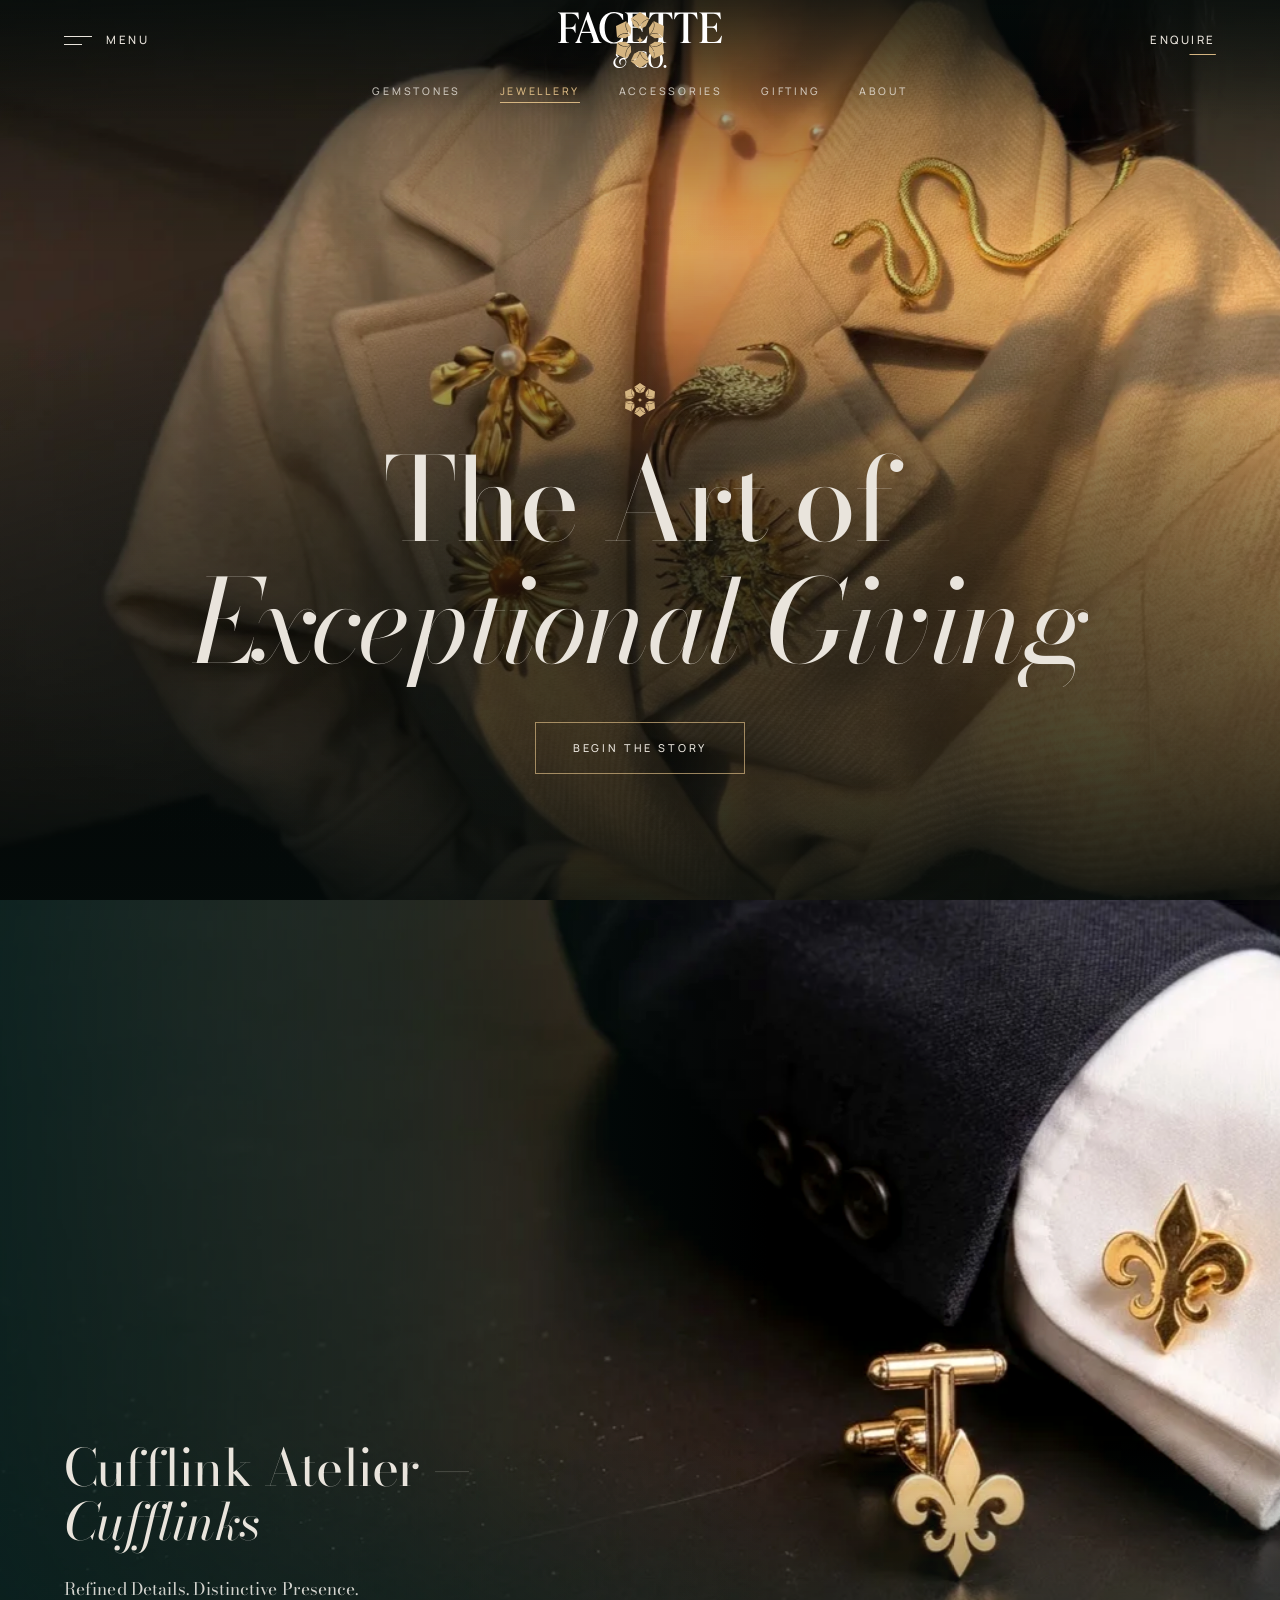
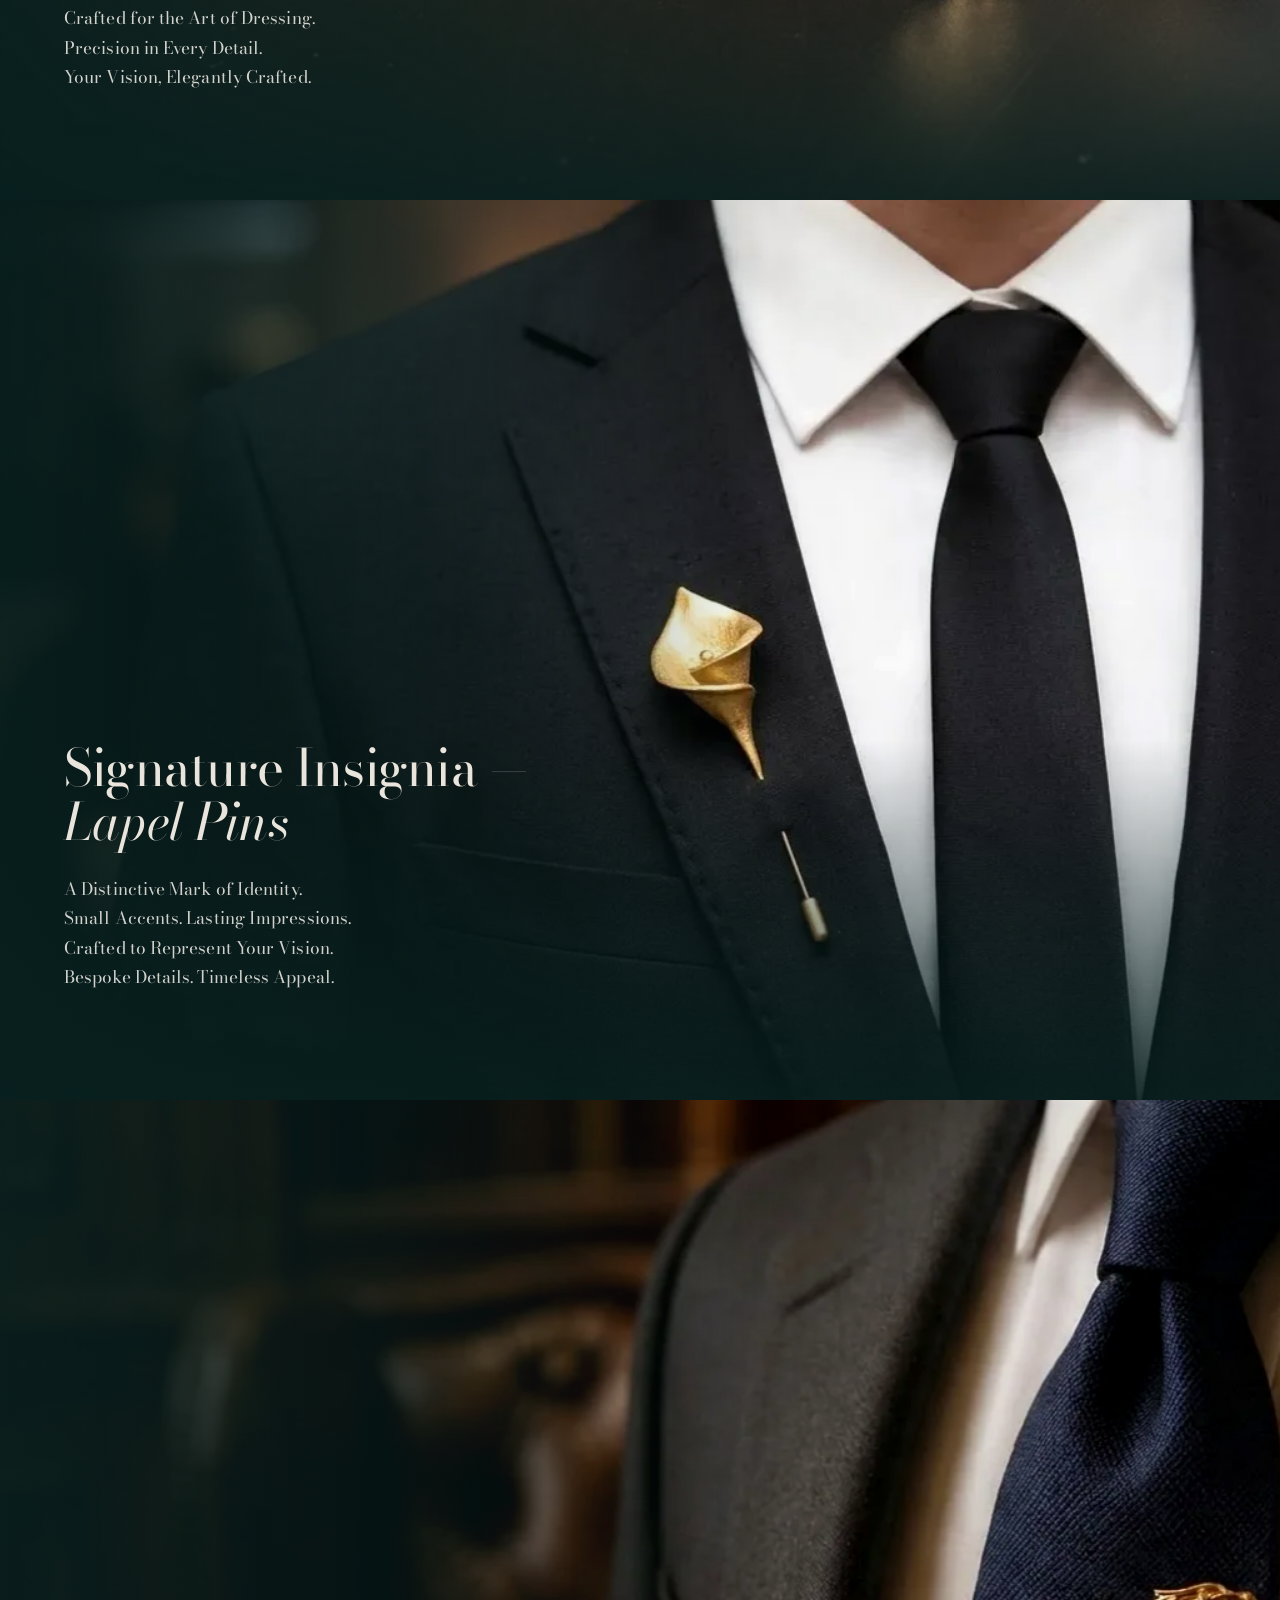
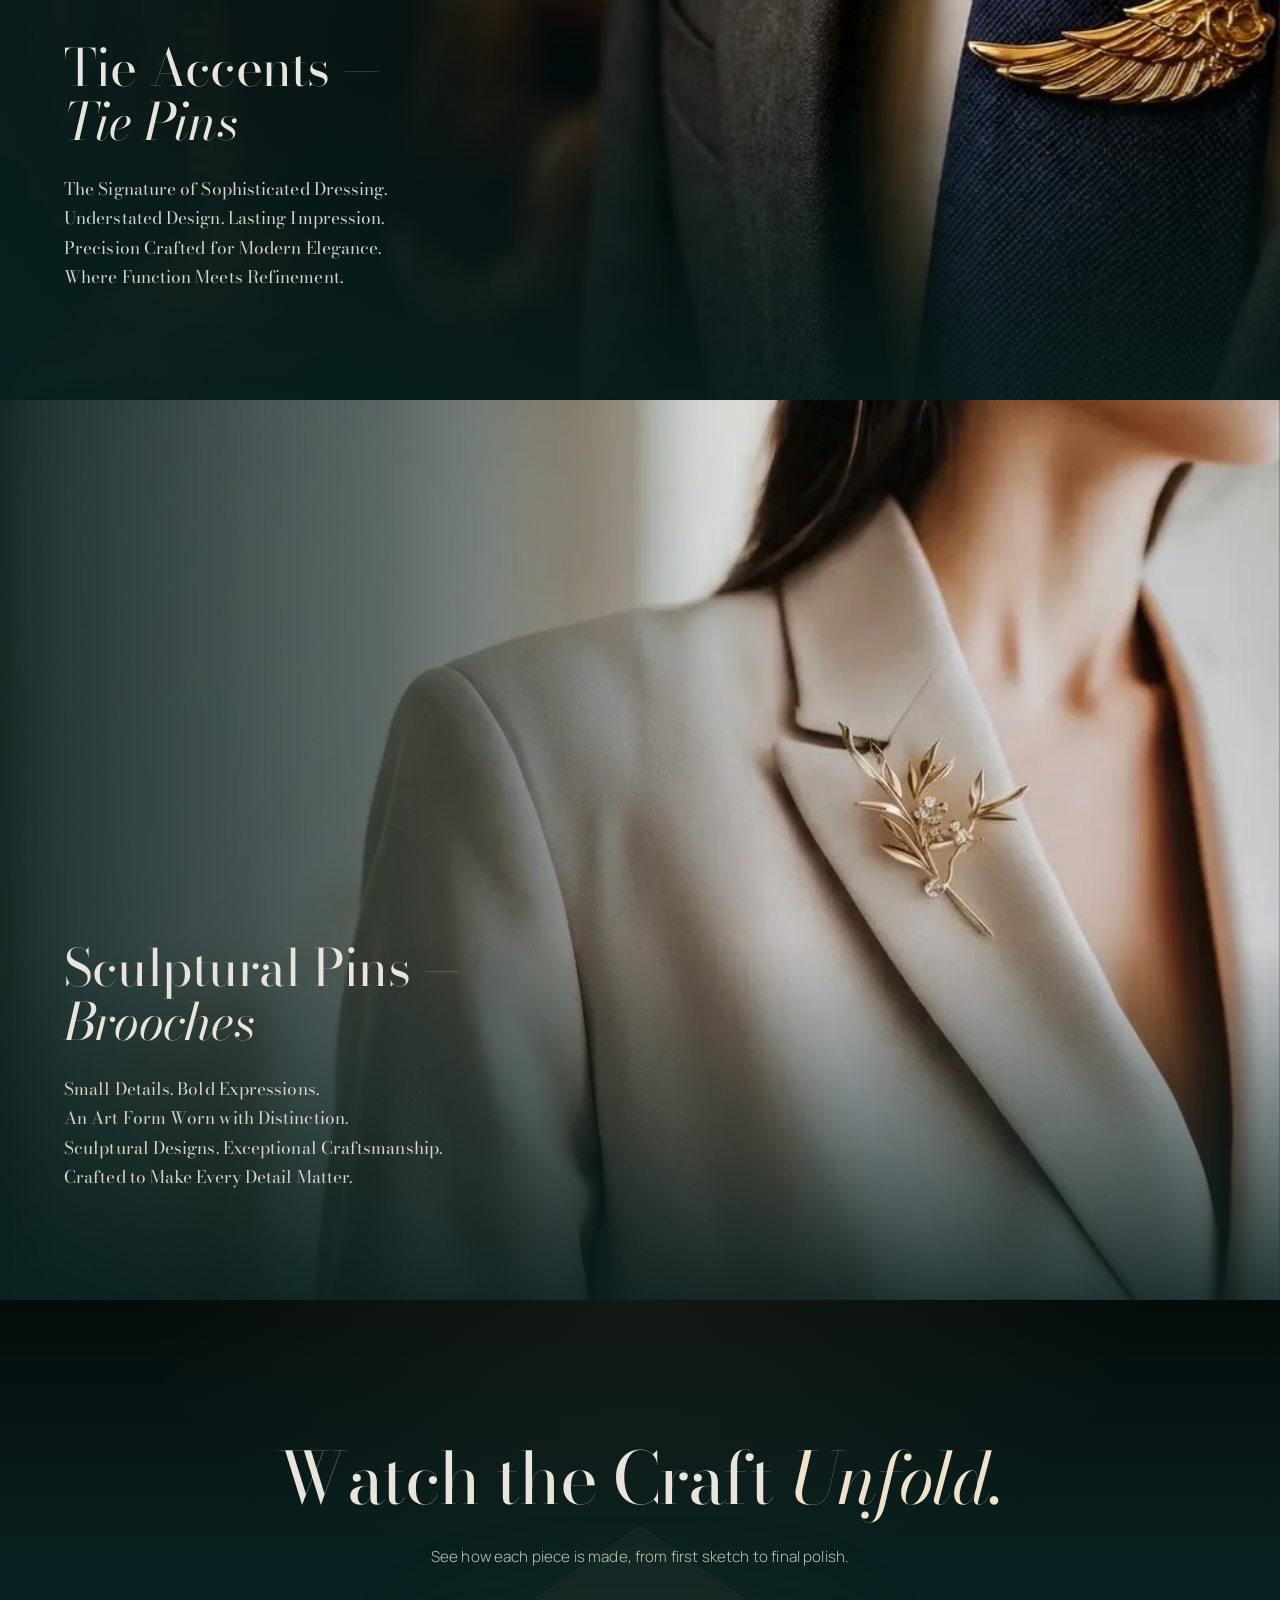
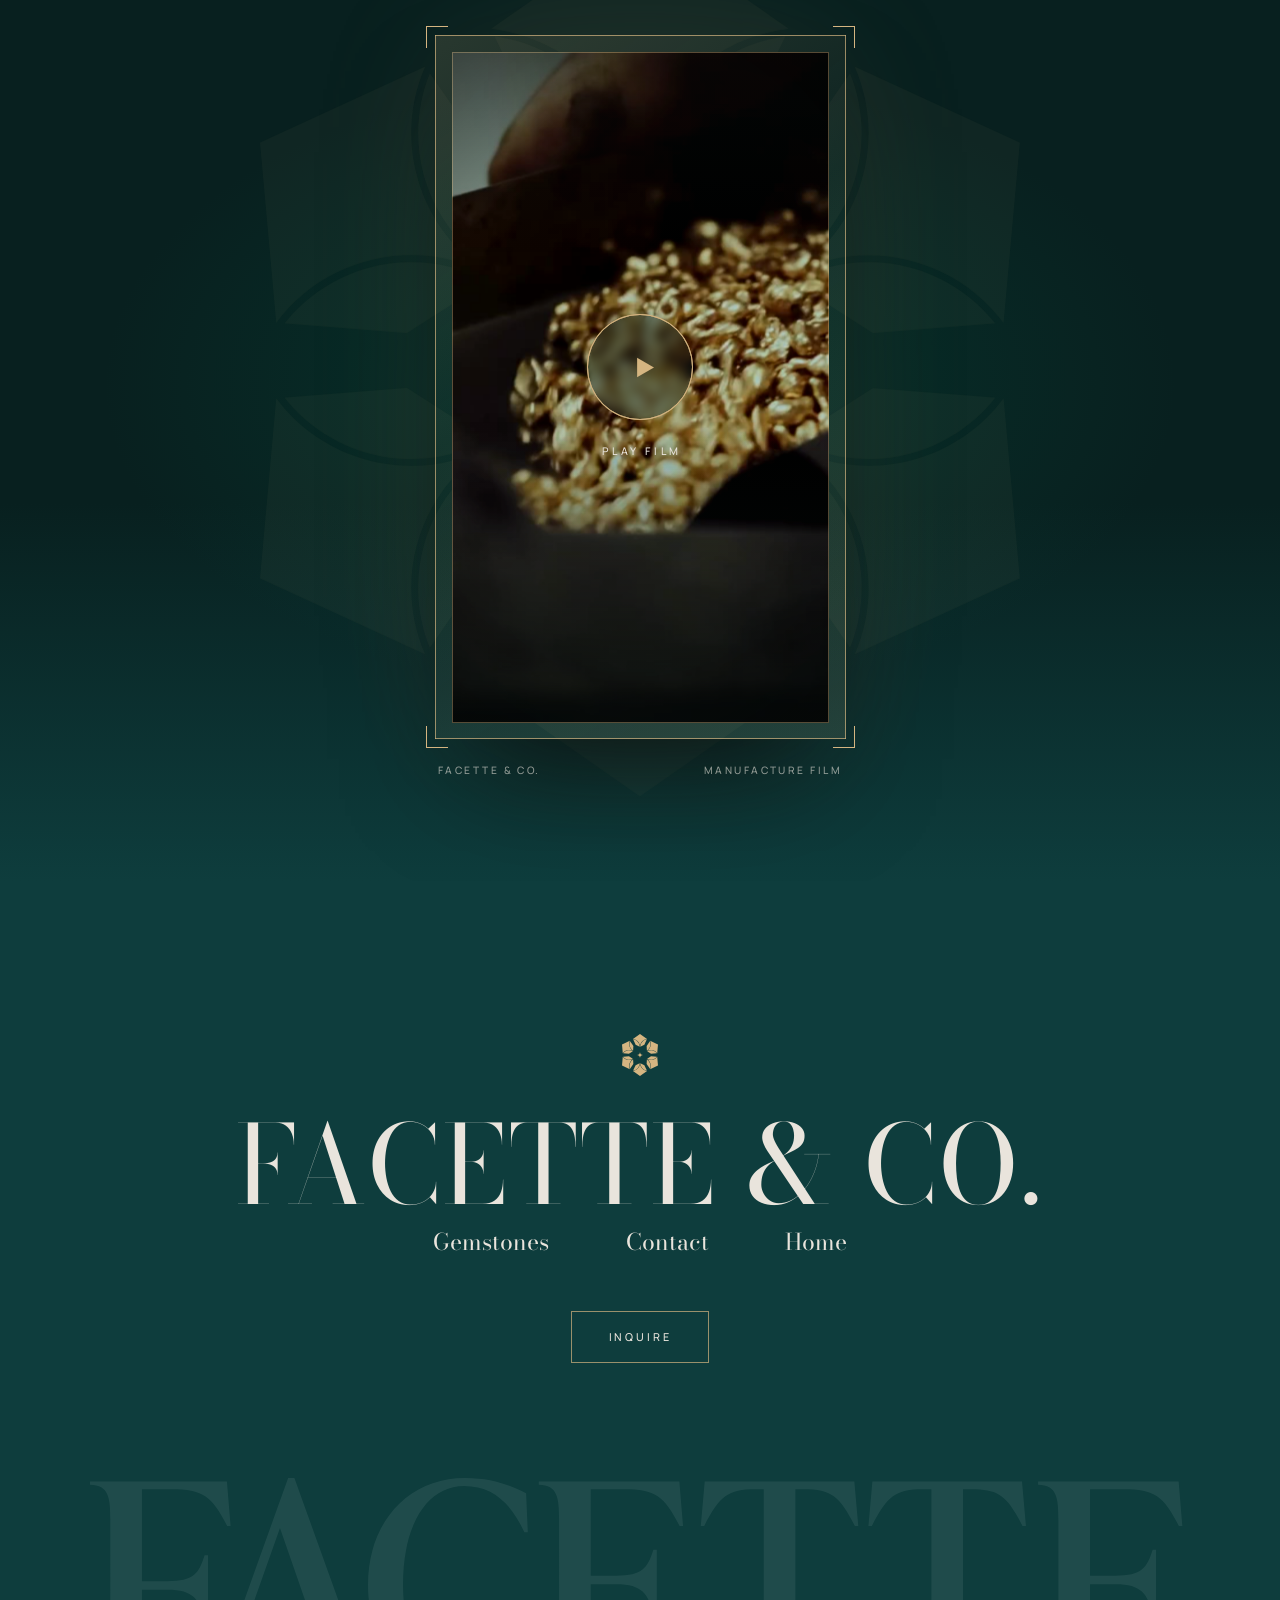
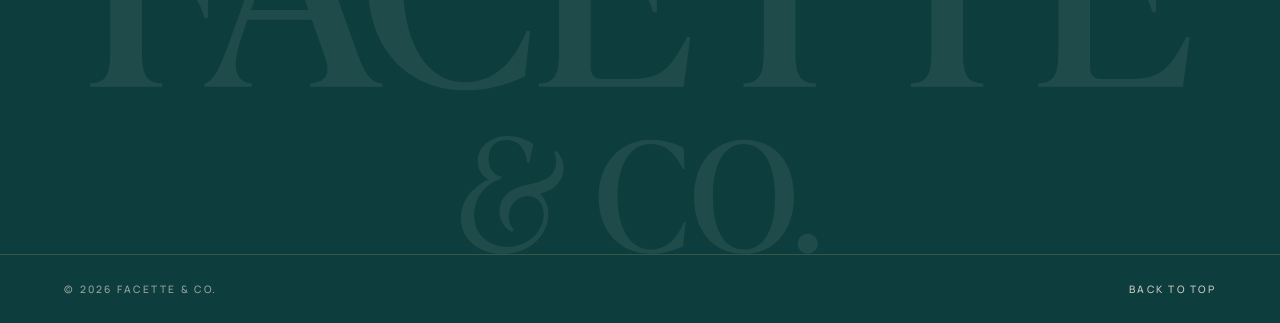
==== commit 019019a7: "Refine website: remove gold decorative elements, slide indicators, section numbers, and simplify scr" ====
--- a/facette-fine-jewellery-manufacture/index.html
+++ b/facette-fine-jewellery-manufacture/index.html
@@ -34,23 +34,14 @@
 <nav class="menu" id="menu" aria-label="Story chapters">
   <img class="menu-mark" src="assets/logo/mark-gold.svg" alt="">
   <ul>
-      <li><a href="#s0" data-go="0" style="--i:0"><small></small>The Art of Exceptional Giving</a></li>
-      <li><a href="#s1" data-go="1" style="--i:1"><small></small>Cufflinks</a></li>
-      <li><a href="#s2" data-go="2" style="--i:2"><small></small>Lapel Pins</a></li>
-      <li><a href="#s3" data-go="3" style="--i:3"><small></small>Tie Pins</a></li>
-      <li><a href="#s4" data-go="4" style="--i:4"><small></small>Brooches</a></li>
-      <li><a href="#film" data-film style="--i:5"><small></small>Manufacture Film</a></li>
+      <li><a href="#s0" data-go="0" style="--i:0">The Art of Exceptional Giving</a></li>
+      <li><a href="#s1" data-go="1" style="--i:1">Cufflinks</a></li>
+      <li><a href="#s2" data-go="2" style="--i:2">Lapel Pins</a></li>
+      <li><a href="#s3" data-go="3" style="--i:3">Tie Pins</a></li>
+      <li><a href="#s4" data-go="4" style="--i:4">Brooches</a></li>
+      <li><a href="#film" data-film style="--i:5">Manufacture Film</a></li>
   </ul>
 </nav>
-
-<ul class="dots" id="dots" aria-label="Chapters">
-  <li><a href="#s0" data-go="0"><b></b><span>Introduction</span></a></li>
-  <li><a href="#s1" data-go="1"><b></b><span>Cufflinks</span></a></li>
-  <li><a href="#s2" data-go="2"><b></b><span>Lapel Pins</span></a></li>
-  <li><a href="#s3" data-go="3"><b></b><span>Tie Pins</span></a></li>
-  <li><a href="#s4" data-go="4"><b></b><span>Brooches</span></a></li>
-  <li><a href="#film" data-film><b></b><span>Film</span></a></li>
-</ul>
 
 <main>
 <div class="story" id="story">
@@ -69,7 +60,6 @@
         <h1 class="hero__title" aria-label="The Art of Exceptional Giving"><span class="line"><span>The Art of</span></span><span class="line line--it"><span>Exceptional Giving</span></span></h1>
         <div class="hero__row"><a class="pill" href="#s1" data-go="1">Begin the story</a></div>
       </div>
-      <div class="hero__cue" aria-hidden="true"><i></i></div>
     </section>
     <section class="scene" id="s1" aria-label="Cufflinks">
       <div class="scene__media">
@@ -81,10 +71,8 @@
       <div class="scene__shade"></div>
       <div class="scene__dim"></div>
       <div class="scene__text">
-        <p class="eyebrow">Cufflinks</p>
         <h2 data-l2="Cufflinks">Cufflink Atelier — Cufflinks</h2>
         <p class="body">Refined Details. Distinctive Presence.<br>Crafted for the Art of Dressing.<br>Precision in Every Detail.<br>Your Vision, Elegantly Crafted.</p>
-        <div class="scene__count" aria-hidden="true"></div>
       </div>
     </section>
     <section class="scene" id="s2" aria-label="Lapel Pins">
@@ -97,10 +85,8 @@
       <div class="scene__shade"></div>
       <div class="scene__dim"></div>
       <div class="scene__text">
-        <p class="eyebrow">Lapel Pins</p>
         <h2 data-l2="Lapel Pins">Signature Insignia — Lapel Pins</h2>
         <p class="body">A Distinctive Mark of Identity.<br>Small Accents. Lasting Impressions.<br>Crafted to Represent Your Vision.<br>Bespoke Details. Timeless Appeal.</p>
-        <div class="scene__count" aria-hidden="true"></div>
       </div>
     </section>
     <section class="scene" id="s3" aria-label="Tie Pins">
@@ -113,10 +99,8 @@
       <div class="scene__shade"></div>
       <div class="scene__dim"></div>
       <div class="scene__text">
-        <p class="eyebrow">Tie Pins</p>
         <h2 data-l2="Tie Pins">Tie Accents — Tie Pins</h2>
         <p class="body">The Signature of Sophisticated Dressing.<br>Understated Design. Lasting Impression.<br>Precision Crafted for Modern Elegance.<br>Where Function Meets Refinement.</p>
-        <div class="scene__count" aria-hidden="true"></div>
       </div>
     </section>
     <section class="scene" id="s4" aria-label="Brooches">
@@ -129,10 +113,8 @@
       <div class="scene__shade"></div>
       <div class="scene__dim"></div>
       <div class="scene__text">
-        <p class="eyebrow">Brooches</p>
         <h2 data-l2="Brooches">Sculptural Pins — Brooches</h2>
         <p class="body">Small Details. Bold Expressions.<br>An Art Form Worn with Distinction.<br>Sculptural Designs. Exceptional Craftsmanship.<br>Crafted to Make Every Detail Matter.</p>
-        <div class="scene__count" aria-hidden="true"></div>
       </div>
     </section>
   </div>
@@ -148,9 +130,7 @@
 <section class="film" id="film" aria-labelledby="filmTitle">
   <img class="film__mark" src="assets/logo/mark-gold.svg" alt="" aria-hidden="true">
   <div class="film__head">
-    <p class="eyebrow reveal">Manufacture Film</p>
     <h2 class="film__title" id="filmTitle">Watch the Craft <em>Unfold.</em></h2>
-    <span class="film__rule" aria-hidden="true"></span>
     <p class="film__lede reveal">See how each piece is made, from first sketch to final polish.</p>
   </div>
 
@@ -201,11 +181,10 @@
   <div class="footer__cta">
     <img class="footer__logo reveal" src="assets/logo/mark-gold.svg" alt="">
     <p class="footer__mark reveal">Facette &amp; Co.</p>
-    <hr class="footer__rule reveal">
     <nav class="footer__links reveal" aria-label="Footer">
-      <a href="/gemstones"><small>I.</small>Gemstones</a>
-      <a href="/contact"><small>II.</small>Contact</a>
-      <a href="/"><small>III.</small>Home</a>
+      <a href="/gemstones">Gemstones</a>
+      <a href="/contact">Contact</a>
+      <a href="/">Home</a>
     </nav>
     <div class="footer__cta-btn reveal"><a class="pill" href="/contact">Inquire</a></div>
   </div>
--- a/facette-fine-jewellery-manufacture/assets/css/manufacture.css
+++ b/facette-fine-jewellery-manufacture/assets/css/manufacture.css
@@ -187,13 +187,15 @@
 .reveal.is-visible{opacity:1;transform:none}
 .footer__cta>.reveal:nth-child(2){transition-delay:.12s}.footer__cta>.reveal:nth-child(4){transition-delay:.24s}.footer__cta>.reveal:nth-child(5){transition-delay:.36s}
 
-/* Static (no JS / reduced motion): stacked full-screen scenes */
+/* Static natural scrolling: stacked full-screen scenes without scroll-hijacking */
 .static .stage,.no-js .stage{position:relative;height:auto;overflow:visible}
 .static .scene,.no-js .scene{position:relative;height:100vh;height:100svh;transform:none!important;visibility:visible!important}
 .static .scene__text>*,.static .rule,.no-js .scene__text>*{opacity:1!important;transform:none!important}
 .static .scene__dim{display:none}
 .static .reveal,.no-js .reveal{opacity:1;transform:none}
-.no-js .scene__media img{opacity:1}
+.static .scene__media img,.no-js .scene__media img{opacity:1!important;transform:none!important}
+.static .sweep{display:none!important}
+.static .film__stage{transform:none!important}
 
 /* Responsive */
 @media (max-width:1024px){.dots span{display:none}}
@@ -381,11 +383,12 @@
   .film__stage{transform:none}
 }
 
-/* --- Content refinement (31 Oct): golden slide indicators, slide numbers and golden labels removed; their space is kept blank --- */
-.dots,.dots.is-on{visibility:hidden !important}
-.scene__count{visibility:hidden !important}
-.menu a small{visibility:hidden !important}
-.scene__text .eyebrow,.film__head .eyebrow{visibility:hidden !important}
+/* --- Complete refinement: remove golden elements, slide indicators, numbering, and decorative lines --- */
+.dots,.dots.is-on{display:none !important}
+.scene__count{display:none !important}
+.menu a small{display:none !important}
+.eyebrow,.film__head .eyebrow{display:none !important}
+.rule,.film__rule,.footer__rule,.hero__cue{display:none !important}
 
 /* new product photos (31 Oct): show the whole frame, no old per-photo framing */
 .scene:not(.scene--hero) .scene__media img,#s1 .scene__media img,#s2 .scene__media img,#s3 .scene__media img,#s4 .scene__media img{object-position:50% 50%}
@@ -428,13 +431,13 @@
 @media (min-width:761px){.scene p.body{font-size:clamp(1.05rem,1.35vw,1.35rem);line-height:1.7}}
 @media (max-width:760px){.scene p.body{font-size:.98rem;line-height:1.65}}
 
-/* champagne-gold titles like his reference */
-.scene h2,.scene h2 .w>span{color:#E7CFAE}
-.scene h2 .w--it>span,.scene h2 .w--it:last-child>span{color:#E2C597}
+/* Clean ivory titles without golden coloration */
+.scene h2,.scene h2 .w>span{color:var(--ivory)!important}
+.scene h2 .w--it>span,.scene h2 .w--it:last-child>span{color:var(--ivory)!important}
 .scene p.body{color:rgba(232,229,224,.9)}
 
-/* hero like his reference: soft peach-gold italic */
-.hero__title .line--it>span{color:#EFC693}
+/* hero title in ivory */
+.hero__title .line--it>span{color:var(--ivory)!important}
 
 /* film section back with his vertical video (31 Oct 7:17 PM) */
 .film__stage{width:min(430px,86vw,calc((100vh - 170px)*.5625))}
